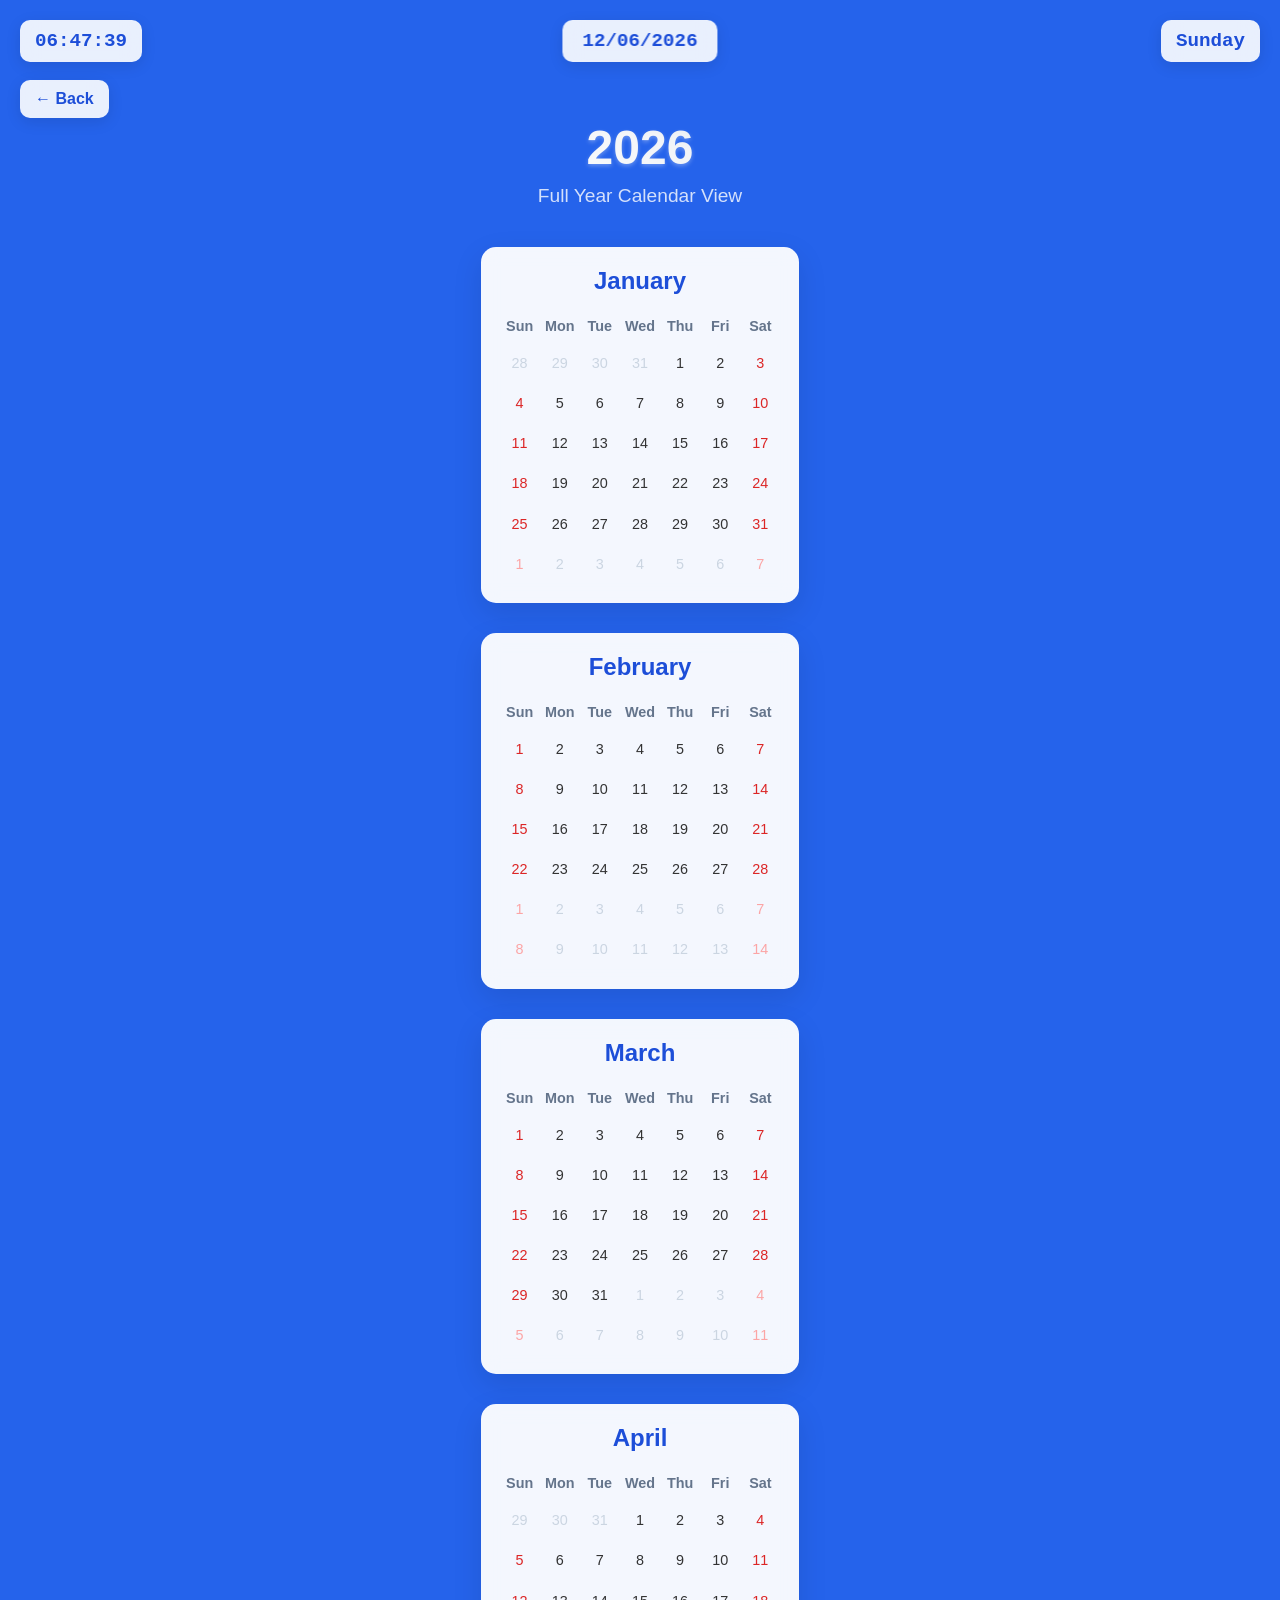
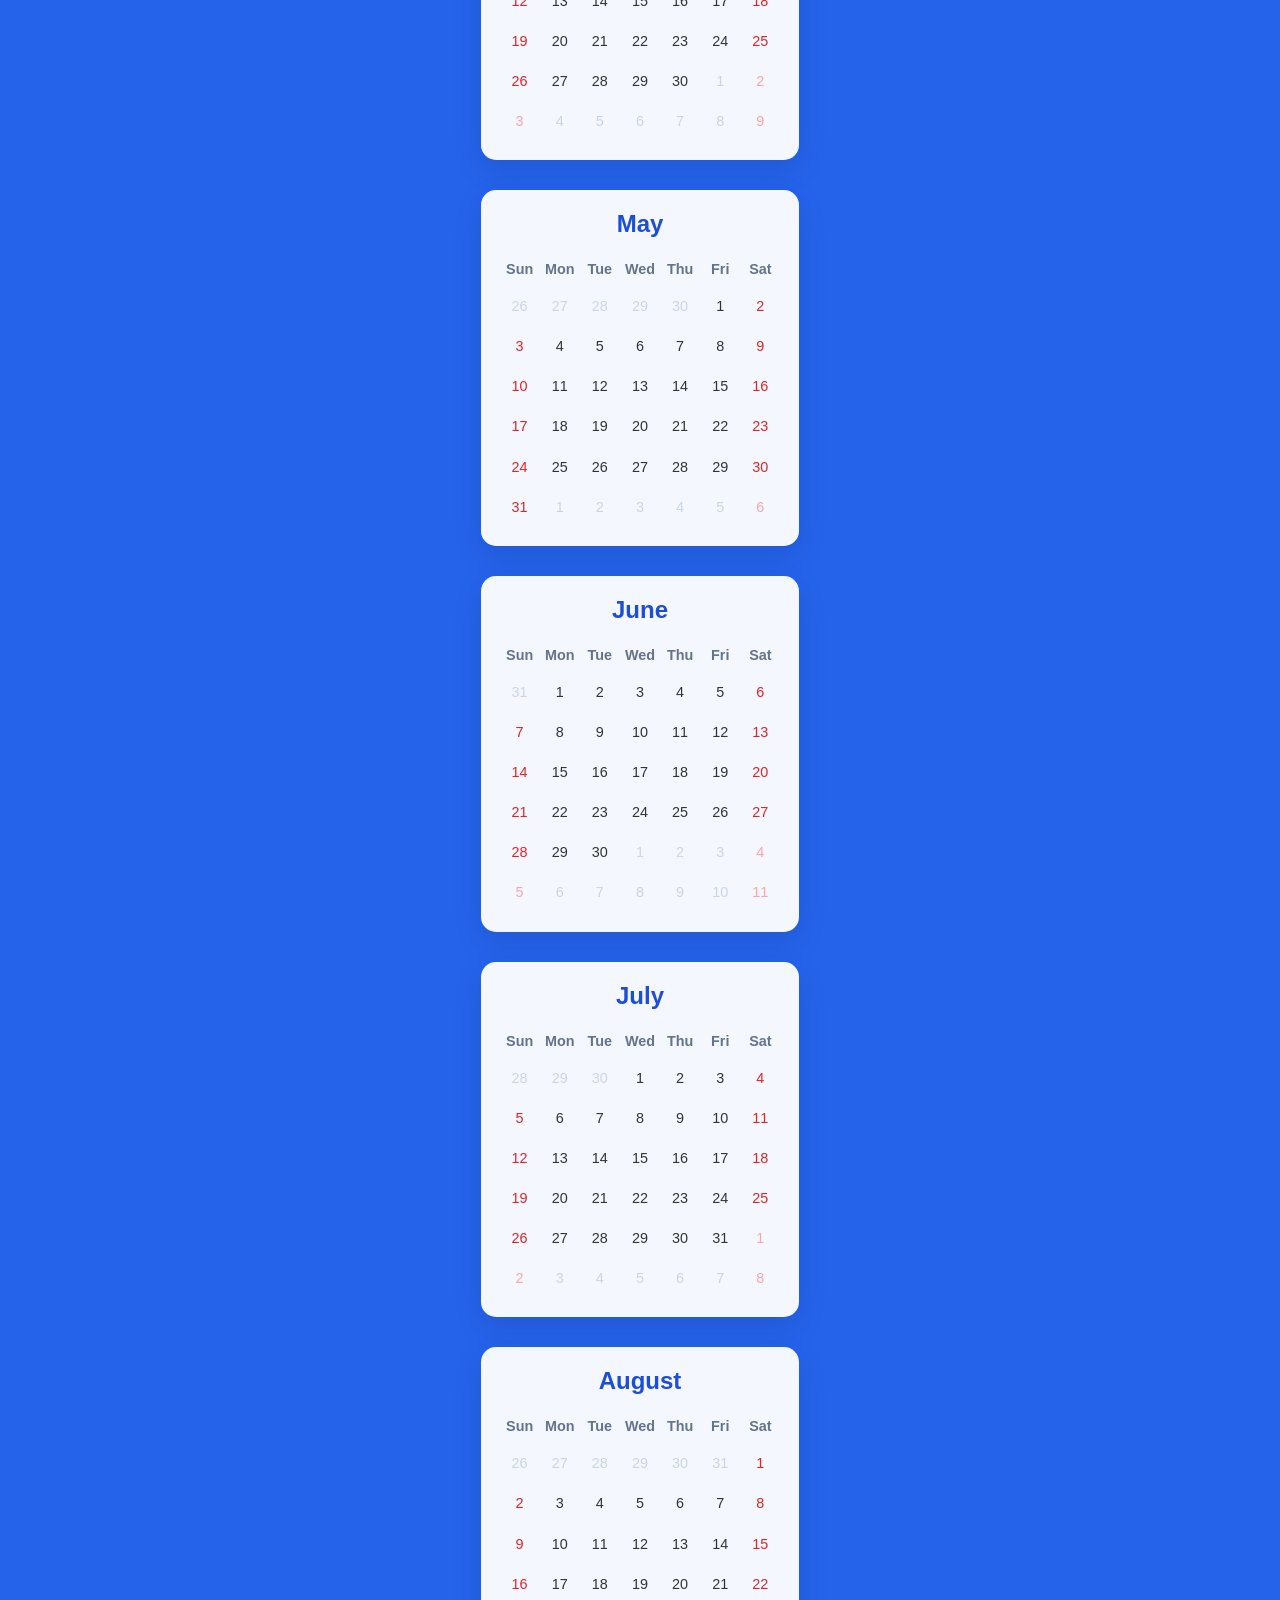
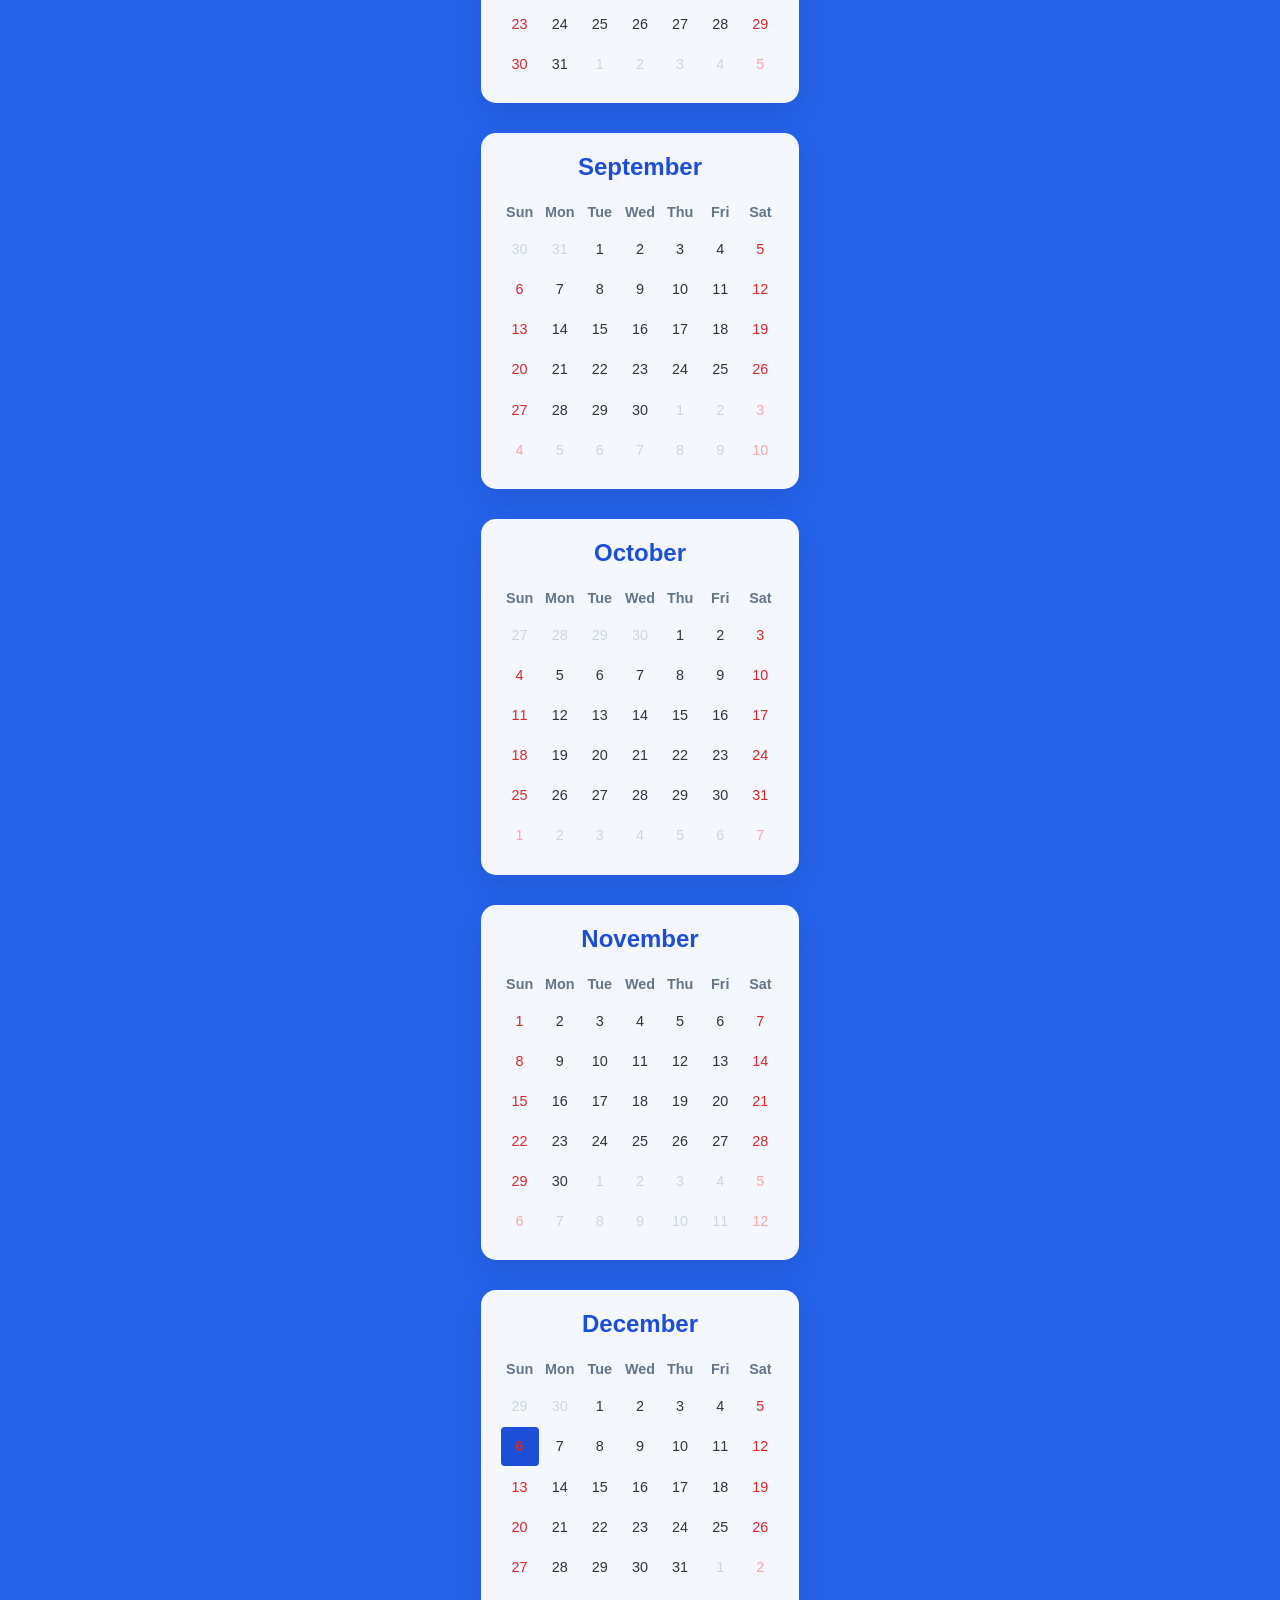
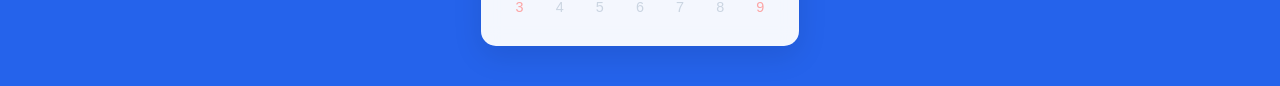
==== calendar.html @ 75550903 "[DevAgent] 开发: 实现日期点击交互和页面跳转逻辑 (calendar.html, calendar.css, calendar.js +2)" ====
<!DOCTYPE html>
<html lang="en">
<head>
    <meta charset="UTF-8">
    <meta name="viewport" content="width=device-width, initial-scale=1.0">
    <meta name="description" content="Full Year Calendar View">
    <meta name="author" content="Developer">
    <title>Calendar - Full Year View</title>
    <link rel="stylesheet" href="styles.css">
    <style>
        * {
            margin: 0;
            padding: 0;
            box-sizing: border-box;
        }

        body {
            font-family: 'Arial', sans-serif;
            background: #2563eb;
            min-height: 100vh;
            color: #333;
            position: relative;
        }

        .digital-clock {
            position: fixed;
            top: 20px;
            left: 20px;
            background: rgba(255, 255, 255, 0.9);
            padding: 10px 15px;
            border-radius: 10px;
            font-family: 'Courier New', monospace;
            font-size: 1.2rem;
            font-weight: bold;
            color: #1d4ed8;
            box-shadow: 0 4px 15px rgba(0, 0, 0, 0.1);
            backdrop-filter: blur(10px);
            z-index: 1000;
        }

        .date-display {
            position: fixed;
            top: 20px;
            left: 50%;
            transform: translateX(-50%);
            background: rgba(255, 255, 255, 0.9);
            padding: 10px 20px;
            border-radius: 10px;
            font-family: 'Courier New', monospace;
            font-size: 1.2rem;
            font-weight: bold;
            color: #1d4ed8;
            box-shadow: 0 4px 15px rgba(0, 0, 0, 0.1);
            backdrop-filter: blur(10px);
            z-index: 1000;
            cursor: pointer;
            transition: all 0.3s ease;
        }

        .date-display:hover {
            transform: translateX(-50%) translateY(-2px);
            box-shadow: 0 6px 20px rgba(0, 0, 0, 0.15);
            background: rgba(255, 255, 255, 1);
        }

        .weekday-display {
            position: fixed;
            top: 20px;
            right: 20px;
            background: rgba(255, 255, 255, 0.9);
            padding: 10px 15px;
            border-radius: 10px;
            font-family: 'Courier New', monospace;
            font-size: 1.2rem;
            font-weight: bold;
            color: #1d4ed8;
            box-shadow: 0 4px 15px rgba(0, 0, 0, 0.1);
            backdrop-filter: blur(10px);
            z-index: 1000;
        }

        .back-button {
            position: fixed;
            top: 80px;
            left: 20px;
            background: rgba(255, 255, 255, 0.9);
            padding: 10px 15px;
            border-radius: 10px;
            font-family: 'Arial', sans-serif;
            font-size: 1rem;
            font-weight: bold;
            color: #1d4ed8;
            box-shadow: 0 4px 15px rgba(0, 0, 0, 0.1);
            backdrop-filter: blur(10px);
            z-index: 1000;
            cursor: pointer;
            transition: all 0.3s ease;
            text-decoration: none;
            border: none;
        }

        .back-button:hover {
            transform: translateY(-2px);
            box-shadow: 0 6px 20px rgba(0, 0, 0, 0.15);
            background: rgba(255, 255, 255, 1);
        }

        .calendar-container {
            padding: 120px 20px 40px;
            max-width: 1400px;
            margin: 0 auto;
        }

        .calendar-header {
            text-align: center;
            margin-bottom: 40px;
        }

        .year-title {
            font-size: 3rem;
            font-weight: bold;
            background: linear-gradient(45deg, #ffffff, #e2e8f0);
            -webkit-background-clip: text;
            -webkit-text-fill-color: transparent;
            background-clip: text;
            margin-bottom: 10px;
            text-shadow: 0 2px 4px rgba(255, 255, 255, 0.3);
        }

        .year-subtitle {
            color: rgba(255, 255, 255, 0.8);
            font-size: 1.2rem;
        }

        .months-grid {
            display: grid;
            grid-template-columns: repeat(auto-fit, minmax(300px, 1fr));
            gap: 30px;
            margin-top: 40px;
        }

        .month-card {
            background: rgba(255, 255, 255, 0.95);
            border-radius: 15px;
            padding: 20px;
            box-shadow: 0 10px 30px rgba(0, 0, 0, 0.1);
            backdrop-filter: blur(10px);
            transition: all 0.3s ease;
            animation: fadeInUp 0.6s ease-out;
        }

        .month-card:hover {
            transform: translateY(-5px);
            box-shadow: 0 15px 40px rgba(0, 0, 0, 0.15);
        }

        @keyframes fadeInUp {
            from {
                opacity: 0;
                transform: translateY(30px);
            }
            to {
                opacity: 1;
                transform: translateY(0);
            }
        }

        .month-header {
            text-align: center;
            margin-bottom: 15px;
        }

        .month-name {
            font-size: 1.5rem;
            font-weight: bold;
            color: #1d4ed8;
            margin-bottom: 5px;
        }

        .calendar-grid {
            display: grid;
            grid-template-columns: repeat(7, 1fr);
            gap: 2px;
        }

        .day-header {
            text-align: center;
            font-weight: bold;
            color: #64748b;
            padding: 8px 4px;
            font-size: 0.9rem;
        }

        .day-cell {
            aspect-ratio: 1;
            display: flex;
            align-items: center;
            justify-content: center;
            font-size: 0.9rem;
            cursor: pointer;
            transition: all 0.2s ease;
            border-radius: 4px;
        }

        .day-cell:hover {
            background: #e0e7ff;
            transform: scale(1.1);
        }

        .day-cell.other-month {
            color: #cbd5e1;
        }

        .day-cell.today {
            background: #1d4ed8;
            color: white;
            font-weight: bold;
        }

        .day-cell.today:hover {
            background: #1e40af;
        }

        .day-cell.weekend {
            color: #dc2626;
        }

        .day-cell.weekend.other-month {
            color: #fca5a5;
        }

        @media (max-width: 768px) {
            .calendar-container {
                padding: 100px 10px 20px;
            }

            .year-title {
                font-size: 2rem;
            }

            .months-grid {
                grid-template-columns: 1fr;
                gap: 20px;
            }

            .month-card {
                padding: 15px;
            }

            .month-name {
                font-size: 1.3rem;
            }

            .day-cell {
                font-size: 0.8rem;
            }

            .digital-clock, .date-display, .weekday-display, .back-button {
                font-size: 0.9rem;
                padding: 8px 12px;
            }

            .digital-clock, .back-button {
                top: 10px;
                left: 10px;
            }

            .back-button {
                top: 50px;
            }

            .date-display {
                top: 10px;
            }

            .weekday-display {
                top: 10px;
                right: 10px;
            }
        }

        @media (max-width: 480px) {
            .months-grid {
                grid-template-columns: 1fr;
            }

            .month-card {
                padding: 10px;
            }

            .day-cell {
                font-size: 0.7rem;
            }

            .day-header {
                font-size: 0.8rem;
                padding: 6px 2px;
            }
        }
    </style>
</head>
<body>
    <div class="digital-clock" id="digitalClock"></div>
    <div class="date-display" id="dateDisplay"></div>
    <div class="weekday-display" id="weekdayDisplay"></div>
    <button class="back-button" onclick="goBack()">← Back</button>
    
    <div class="calendar-container">
        <div class="calendar-header">
            <h1 class="year-title" id="yearTitle">2024</h1>
            <p class="year-subtitle">Full Year Calendar View</p>
        </div>
        
        <div class="months-grid" id="monthsGrid">
            <!-- Calendar months will be generated by JavaScript -->
        </div>
    </div>

    <script>
        // 更新时钟和日期显示
        function updateDateTime() {
            const now = new Date();
            
            // 更新时钟
            const timeString = now.toLocaleTimeString('en-US', { 
                hour12: false,
                hour: '2-digit',
                minute: '2-digit',
                second: '2-digit'
            });
            document.getElementById('digitalClock').textContent = timeString;
            
            // 更新日期
            const dateString = now.toLocaleDateString('en-US', {
                year: 'numeric',
                month: '2-digit',
                day: '2-digit'
            });
            document.getElementById('dateDisplay').textContent = dateString;
            
            // 更新星期
            const weekdayString = now.toLocaleDateString('en-US', { 
                weekday: 'long' 
            });
            document.getElementById('weekdayDisplay').textContent = weekdayString;
        }

        // 日期点击事件 - 跳转回主页
        document.getElementById('dateDisplay').addEventListener('click', function() {
            window.location.href = 'index.html';
        });

        // 返回按钮功能
        function goBack() {
            window.location.href = 'index.html';
        }

        // 生成日历
        function generateCalendar() {
            const currentYear = new Date().getFullYear();
            const today = new Date();
            
            document.getElementById('yearTitle').textContent = currentYear;
            
            const monthsGrid = document.getElementById('monthsGrid');
            const monthNames = [
                'January', 'February', 'March', 'April', 'May', 'June',
                'July', 'August', 'September', 'October', 'November', 'December'
            ];
            
            const dayNames = ['Sun', 'Mon', 'Tue', 'Wed', 'Thu', 'Fri', 'Sat'];
            
            monthsGrid.innerHTML = '';
            
            for (let month = 0; month < 12; month++) {
                const monthCard = document.createElement('div');
                monthCard.className = 'month-card';
                monthCard.style.animationDelay = `${month * 0.1}s`;
                
                const monthHeader = document.createElement('div');
                monthHeader.className = 'month-header';
                
                const monthName = document.createElement('div');
                monthName.className = 'month-name';
                monthName.textContent = monthNames[month];
                
                monthHeader.appendChild(monthName);
                
                const calendarGrid = document.createElement('div');
                calendarGrid.className = 'calendar-grid';
                
                // 添加星期标题
                dayNames.forEach(day => {
                    const dayHeader = document.createElement('div');
                    dayHeader.className = 'day-header';
                    dayHeader.textContent = day;
                    calendarGrid.appendChild(dayHeader);
                });
                
                // 获取月份信息
                const firstDay = new Date(currentYear, month, 1);
                const lastDay = new Date(currentYear, month + 1, 0);
                const firstDayWeekday = firstDay.getDay();
                const daysInMonth = lastDay.getDate();
                
                // 添加上个月的日期
                const prevMonth = new Date(currentYear, month, 0);
                const daysInPrevMonth = prevMonth.getDate();
                
                for (let i = firstDayWeekday - 1; i >= 0; i--) {
                    const dayCell = document.createElement('div');
                    dayCell.className = 'day-cell other-month';
                    dayCell.textContent = daysInPrevMonth - i;
                    calendarGrid.appendChild(dayCell);
                }
                
                // 添加当前月的日期
                for (let day = 1; day <= daysInMonth; day++) {
                    const dayCell = document.createElement('div');
                    const currentDate = new Date(currentYear, month, day);
                    const dayOfWeek = currentDate.getDay();
                    
                    dayCell.className = 'day-cell';
                    dayCell.textContent = day;
                    
                    // 标记周末
                    if (dayOfWeek === 0 || dayOfWeek === 6) {
                        dayCell.classList.add('weekend');
                    }
                    
                    // 标记今天
                    if (currentDate.toDateString() === today.toDateString()) {
                        dayCell.classList.add('today');
                    }
                    
                    // 添加点击事件
                    dayCell.addEventListener('click', function() {
                        // 可以在这里添加日期点击的处理逻辑
                        console.log(`Clicked on ${monthNames[month]} ${day}, ${currentYear}`);
                    });
                    
                    calendarGrid.appendChild(dayCell);
                }
                
                // 添加下个月的日期以填满网格
                const totalCells = calendarGrid.children.length;
                const remainingCells = 42 - (totalCells - 7); // 6行 x 7列 - 星期标题行
                
                for (let day = 1; day <= remainingCells; day++) {
                    const dayCell = document.createElement('div');
                    dayCell.className = 'day-cell other-month';
                    dayCell.textContent = day;
                    
                    const nextMonthDate = new Date(currentYear, month + 1, day);
                    const dayOfWeek = nextMonthDate.getDay();
                    
                    if (dayOfWeek === 0 || dayOfWeek === 6) {
                        dayCell.classList.add('weekend');
                    }
                    
                    calendarGrid.appendChild(dayCell);
                }
                
                monthCard.appendChild(monthHeader);
                monthCard.appendChild(calendarGrid);
                monthsGrid.appendChild(monthCard);
            }
        }

        // 初始化
        updateDateTime();
        generateCalendar();
        
        // 每秒更新时间
        setInterval(updateDateTime, 1000);
    </script>
</body>
</html>
---- styles.css ----
/* CSS Reset and Base Styles */
* {
    margin: 0;
    padding: 0;
    box-sizing: border-box;
}

/* Body and Layout */
body {
    font-family: 'Arial', sans-serif;
    background: linear-gradient(135deg, #667eea 0%, #764ba2 100%);
    min-height: 100vh;
    display: flex;
    justify-content: center;
    align-items: center;
    color: #333;
    overflow-x: hidden;
}

/* Container Styles */
.container {
    text-align: center;
    background: rgba(255, 255, 255, 0.95);
    padding: 3rem 2rem;
    border-radius: 20px;
    box-shadow: 0 15px 35px rgba(0, 0, 0, 0.1);
    backdrop-filter: blur(10px);
    border: 1px solid rgba(255, 255, 255, 0.2);
    max-width: 500px;
    width: 90%;
    position: relative;
    animation: fadeInUp 0.8s ease-out;
    transition: transform 0.3s ease, box-shadow 0.3s ease;
}

.container:hover {
    transform: translateY(-5px);
    box-shadow: 0 20px 40px rgba(0, 0, 0, 0.15);
}

/* Hello World Text Styles */
.hello-world {
    font-size: 3rem;
    font-weight: bold;
    background: linear-gradient(45deg, #667eea, #764ba2);
    -webkit-background-clip: text;
    -webkit-text-fill-color: transparent;
    background-clip: text;
    margin-bottom: 1rem;
    text-shadow: 2px 2px 4px rgba(0, 0, 0, 0.1);
    animation: textGlow 2s ease-in-out infinite alternate;
    position: relative;
}

.hello-world::before {
    content: '';
    position: absolute;
    top: 0;
    left: 0;
    right: 0;
    bottom: 0;
    background: linear-gradient(45deg, #667eea, #764ba2);
    opacity: 0.1;
    border-radius: 10px;
    z-index: -1;
    animation: pulse 3s ease-in-out infinite;
}

/* Subtitle Styles */
.subtitle {
    font-size: 1.2rem;
    color: #666;
    margin-bottom: 2rem;
    line-height: 1.6;
    animation: fadeIn 1s ease-out 0.3s both;
}

/* Welcome Message Styles */
.welcome-message {
    font-size: 1rem;
    color: #777;
    line-height: 1.8;
    animation: fadeIn 1s ease-out 0.6s both;
}

/* Decorative Elements */
.container::before {
    content: '';
    position: absolute;
    top: -2px;
    left: -2px;
    right: -2px;
    bottom: -2px;
    background: linear-gradient(45deg, #667eea, #764ba2, #667eea);
    border-radius: 22px;
    z-index: -1;
    opacity: 0;
    transition: opacity 0.3s ease;
}

.container:hover::before {
    opacity: 0.3;
}

/* Animations */
@keyframes fadeInUp {
    from {
        opacity: 0;
        transform: translateY(30px);
    }
    to {
        opacity: 1;
        transform: translateY(0);
    }
}

@keyframes fadeIn {
    from {
        opacity: 0;
    }
    to {
        opacity: 1;
    }
}

@keyframes textGlow {
    from {
        filter: brightness(1);
    }
    to {
        filter: brightness(1.1);
    }
}

@keyframes pulse {
    0%, 100% {
        transform: scale(1);
        opacity: 0.1;
    }
    50% {
        transform: scale(1.05);
        opacity: 0.2;
    }
}

/* Floating Particles Effect */
.container::after {
    content: '';
    position: absolute;
    width: 6px;
    height: 6px;
    background: linear-gradient(45deg, #667eea, #764ba2);
    border-radius: 50%;
    top: 20%;
    right: 15%;
    animation: float 4s ease-in-out infinite;
    opacity: 0.6;
}

@keyframes float {
    0%, 100% {
        transform: translateY(0px) rotate(0deg);
    }
    50% {
        transform: translateY(-20px) rotate(180deg);
    }
}

/* Responsive Design */
@media (max-width: 768px) {
    .hello-world {
        font-size: 2.5rem;
    }
    
    .container {
        padding: 2rem 1.5rem;
        margin: 1rem;
    }
    
    .subtitle {
        font-size: 1.1rem;
    }
    
    .welcome-message {
        font-size: 0.9rem;
    }
}

@media (max-width: 480px) {
    .hello-world {
        font-size: 2rem;
    }
    
    .container {
        padding: 1.5rem 1rem;
        border-radius: 15px;
    }
    
    .subtitle {
        font-size: 1rem;
        margin-bottom: 1.5rem;
    }
}

/* High DPI Display Support */
@media (-webkit-min-device-pixel-ratio: 2), (min-resolution: 192dpi) {
    .hello-world {
        text-shadow: 1px 1px 2px rgba(0, 0, 0, 0.1);
    }
}

/* Dark Mode Support */
@media (prefers-color-scheme: dark) {
    body {
        background: linear-gradient(135deg, #2c3e50 0%, #34495e 100%);
    }
    
    .container {
        background: rgba(255, 255, 255, 0.1);
        border: 1px solid rgba(255, 255, 255, 0.1);
        color: #ecf0f1;
    }
    
    .subtitle {
        color: #bdc3c7;
    }
    
    .welcome-message {
        color: #95a5a6;
    }
}
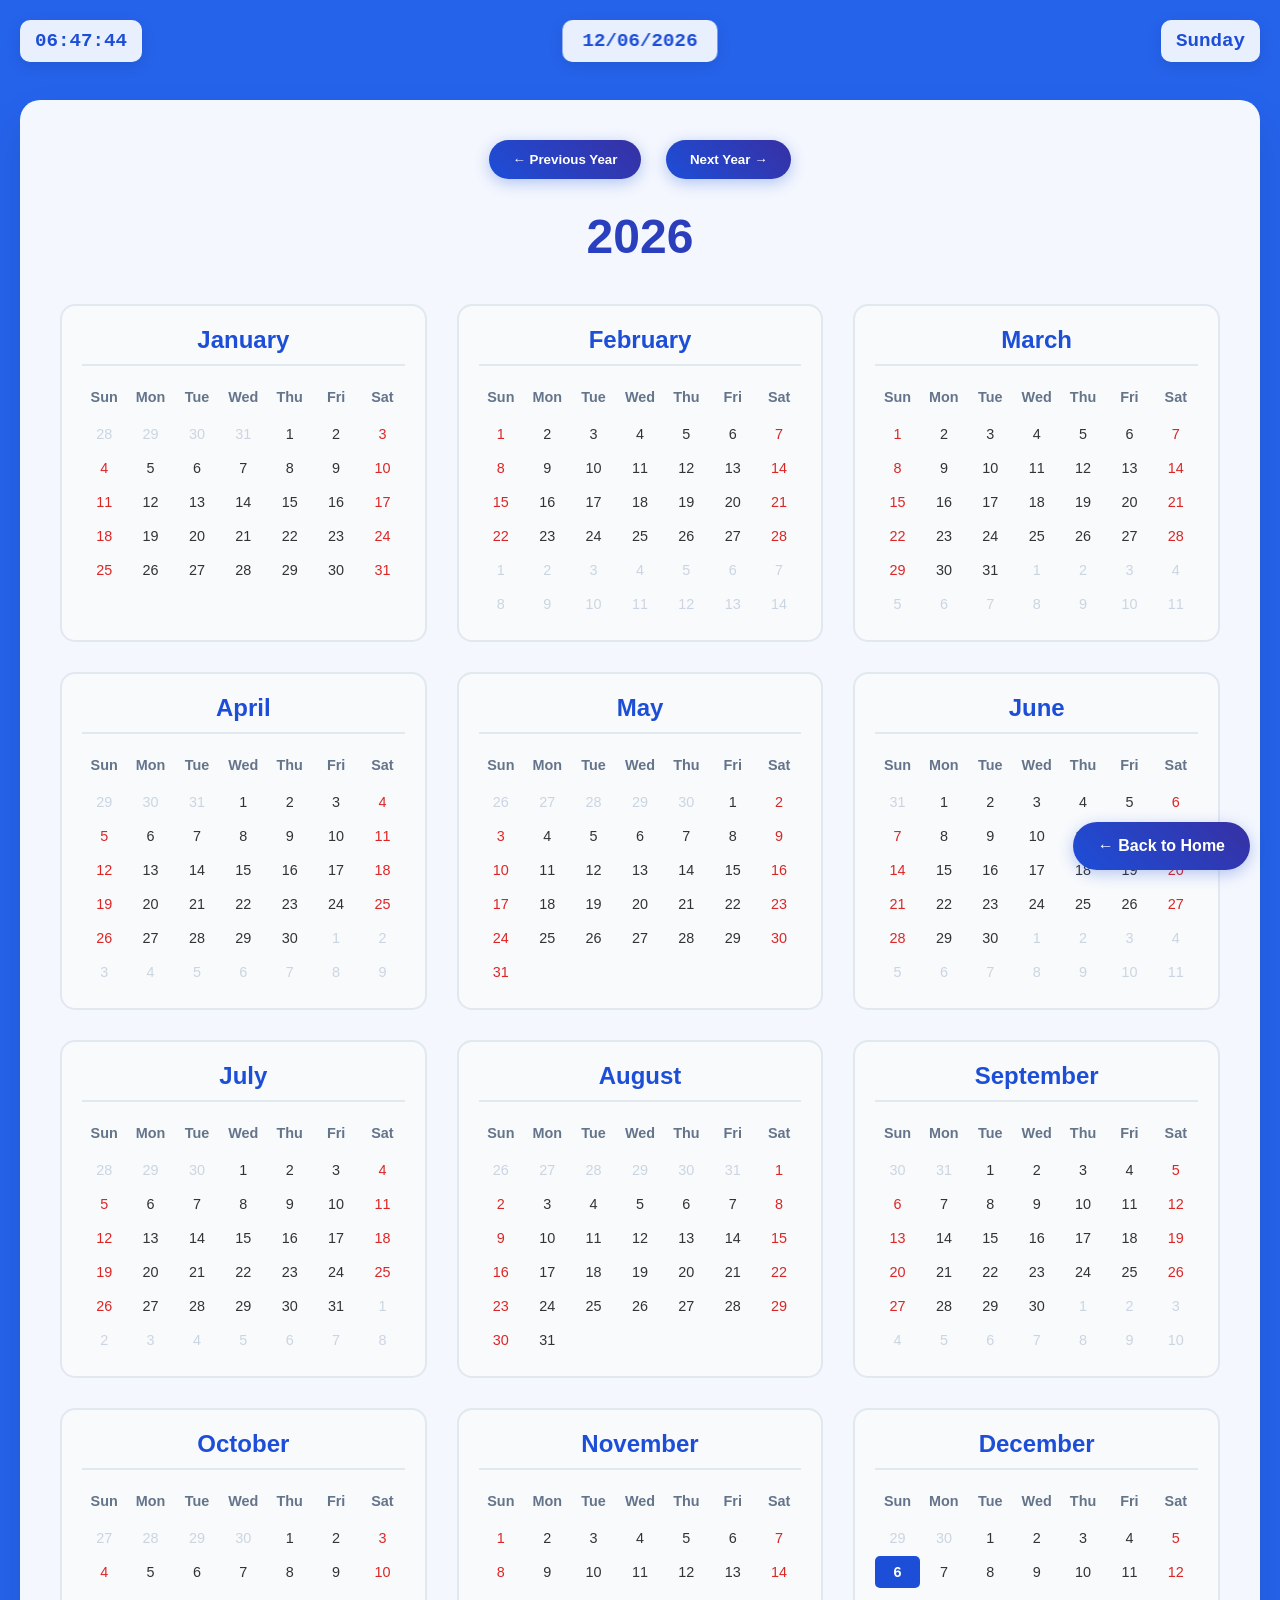
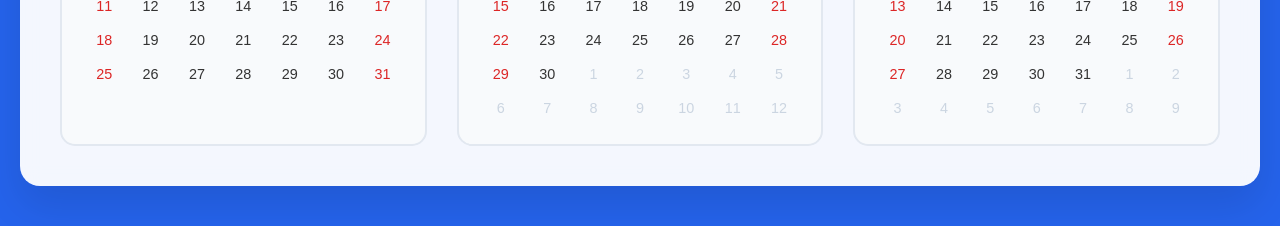
==== commit e4b15cfd: "[DevAgent] 开发: 创建全年日历页面和布局 (calendar.html, calendar.css, calendar.js +2)" ====
--- a/calendar.html
+++ b/calendar.html
@@ -3,10 +3,9 @@
 <head>
     <meta charset="UTF-8">
     <meta name="viewport" content="width=device-width, initial-scale=1.0">
-    <meta name="description" content="Full Year Calendar View">
+    <meta name="description" content="Full Year Calendar - 12 Month View">
     <meta name="author" content="Developer">
     <title>Calendar - Full Year View</title>
-    <link rel="stylesheet" href="styles.css">
     <style>
         * {
             margin: 0;
@@ -19,7 +18,7 @@
             background: #2563eb;
             min-height: 100vh;
             color: #333;
-            position: relative;
+            padding: 20px;
         }
 
         .digital-clock {
@@ -53,14 +52,6 @@
             box-shadow: 0 4px 15px rgba(0, 0, 0, 0.1);
             backdrop-filter: blur(10px);
             z-index: 1000;
-            cursor: pointer;
-            transition: all 0.3s ease;
-        }
-
-        .date-display:hover {
-            transform: translateX(-50%) translateY(-2px);
-            box-shadow: 0 6px 20px rgba(0, 0, 0, 0.15);
-            background: rgba(255, 255, 255, 1);
         }
 
         .weekday-display {
@@ -79,111 +70,88 @@
             z-index: 1000;
         }
 
-        .back-button {
-            position: fixed;
-            top: 80px;
-            left: 20px;
-            background: rgba(255, 255, 255, 0.9);
-            padding: 10px 15px;
-            border-radius: 10px;
-            font-family: 'Arial', sans-serif;
-            font-size: 1rem;
-            font-weight: bold;
-            color: #1d4ed8;
-            box-shadow: 0 4px 15px rgba(0, 0, 0, 0.1);
+        .calendar-container {
+            max-width: 1400px;
+            margin: 80px auto 20px;
+            background: rgba(255, 255, 255, 0.95);
+            border-radius: 20px;
+            box-shadow: 0 20px 40px rgba(0, 0, 0, 0.1);
             backdrop-filter: blur(10px);
-            z-index: 1000;
-            cursor: pointer;
-            transition: all 0.3s ease;
-            text-decoration: none;
-            border: none;
-        }
-
-        .back-button:hover {
-            transform: translateY(-2px);
-            box-shadow: 0 6px 20px rgba(0, 0, 0, 0.15);
-            background: rgba(255, 255, 255, 1);
-        }
-
-        .calendar-container {
-            padding: 120px 20px 40px;
-            max-width: 1400px;
-            margin: 0 auto;
-        }
-
-        .calendar-header {
+            padding: 40px;
+            animation: fadeInUp 1s ease-out;
+        }
+
+        @keyframes fadeInUp {
+            from {
+                opacity: 0;
+                transform: translateY(30px);
+            }
+            to {
+                opacity: 1;
+                transform: translateY(0);
+            }
+        }
+
+        .year-title {
             text-align: center;
-            margin-bottom: 40px;
-        }
-
-        .year-title {
             font-size: 3rem;
             font-weight: bold;
-            background: linear-gradient(45deg, #ffffff, #e2e8f0);
+            background: linear-gradient(45deg, #1d4ed8, #3730a3);
             -webkit-background-clip: text;
             -webkit-text-fill-color: transparent;
             background-clip: text;
-            margin-bottom: 10px;
-            text-shadow: 0 2px 4px rgba(255, 255, 255, 0.3);
-        }
-
-        .year-subtitle {
-            color: rgba(255, 255, 255, 0.8);
-            font-size: 1.2rem;
+            margin-bottom: 40px;
+            animation: pulse 2s ease-in-out infinite alternate;
+        }
+
+        @keyframes pulse {
+            from {
+                transform: scale(1);
+            }
+            to {
+                transform: scale(1.05);
+            }
         }
 
         .months-grid {
             display: grid;
             grid-template-columns: repeat(auto-fit, minmax(300px, 1fr));
             gap: 30px;
-            margin-top: 40px;
-        }
-
-        .month-card {
-            background: rgba(255, 255, 255, 0.95);
+            margin-top: 20px;
+        }
+
+        .month {
+            background: #f8fafc;
             border-radius: 15px;
             padding: 20px;
-            box-shadow: 0 10px 30px rgba(0, 0, 0, 0.1);
-            backdrop-filter: blur(10px);
+            border: 2px solid #e2e8f0;
             transition: all 0.3s ease;
-            animation: fadeInUp 0.6s ease-out;
-        }
-
-        .month-card:hover {
+        }
+
+        .month:hover {
             transform: translateY(-5px);
-            box-shadow: 0 15px 40px rgba(0, 0, 0, 0.15);
-        }
-
-        @keyframes fadeInUp {
-            from {
-                opacity: 0;
-                transform: translateY(30px);
-            }
-            to {
-                opacity: 1;
-                transform: translateY(0);
-            }
-        }
-
-        .month-header {
+            box-shadow: 0 10px 25px rgba(0, 0, 0, 0.1);
+            border-color: #1d4ed8;
+        }
+
+        .month-title {
             text-align: center;
+            font-size: 1.5rem;
+            font-weight: bold;
+            color: #1d4ed8;
             margin-bottom: 15px;
-        }
-
-        .month-name {
-            font-size: 1.5rem;
-            font-weight: bold;
-            color: #1d4ed8;
-            margin-bottom: 5px;
-        }
-
-        .calendar-grid {
+            padding-bottom: 10px;
+            border-bottom: 2px solid #e2e8f0;
+        }
+
+        .weekdays {
             display: grid;
             grid-template-columns: repeat(7, 1fr);
             gap: 2px;
-        }
-
-        .day-header {
+            margin-bottom: 5px;
+        }
+
+        .weekday {
             text-align: center;
             font-weight: bold;
             color: #64748b;
@@ -191,110 +159,139 @@
             font-size: 0.9rem;
         }
 
-        .day-cell {
-            aspect-ratio: 1;
-            display: flex;
-            align-items: center;
-            justify-content: center;
+        .days {
+            display: grid;
+            grid-template-columns: repeat(7, 1fr);
+            gap: 2px;
+        }
+
+        .day {
+            text-align: center;
+            padding: 8px 4px;
             font-size: 0.9rem;
+            border-radius: 5px;
+            transition: all 0.2s ease;
             cursor: pointer;
-            transition: all 0.2s ease;
-            border-radius: 4px;
-        }
-
-        .day-cell:hover {
-            background: #e0e7ff;
-            transform: scale(1.1);
-        }
-
-        .day-cell.other-month {
+        }
+
+        .day:hover {
+            background: #e2e8f0;
+        }
+
+        .day.other-month {
             color: #cbd5e1;
         }
 
-        .day-cell.today {
+        .day.today {
             background: #1d4ed8;
             color: white;
             font-weight: bold;
         }
 
-        .day-cell.today:hover {
-            background: #1e40af;
-        }
-
-        .day-cell.weekend {
+        .day.weekend {
             color: #dc2626;
         }
 
-        .day-cell.weekend.other-month {
-            color: #fca5a5;
+        .navigation {
+            text-align: center;
+            margin-bottom: 30px;
+        }
+
+        .nav-button {
+            background: linear-gradient(45deg, #1d4ed8, #3730a3);
+            color: white;
+            border: none;
+            padding: 12px 24px;
+            border-radius: 25px;
+            font-weight: bold;
+            margin: 0 10px;
+            cursor: pointer;
+            transition: all 0.3s ease;
+            box-shadow: 0 4px 15px rgba(29, 78, 216, 0.3);
+        }
+
+        .nav-button:hover {
+            transform: translateY(-2px);
+            box-shadow: 0 8px 25px rgba(29, 78, 216, 0.4);
+        }
+
+        .back-button {
+            position: fixed;
+            bottom: 30px;
+            right: 30px;
+            background: linear-gradient(45deg, #1d4ed8, #3730a3);
+            color: white;
+            padding: 15px 25px;
+            border-radius: 50px;
+            text-decoration: none;
+            font-weight: bold;
+            box-shadow: 0 4px 15px rgba(29, 78, 216, 0.3);
+            transition: all 0.3s ease;
+            z-index: 1000;
+        }
+
+        .back-button:hover {
+            transform: translateY(-2px);
+            box-shadow: 0 8px 25px rgba(29, 78, 216, 0.4);
         }
 
         @media (max-width: 768px) {
             .calendar-container {
-                padding: 100px 10px 20px;
-            }
-
+                margin: 80px 10px 20px;
+                padding: 20px;
+            }
+            
             .year-title {
                 font-size: 2rem;
             }
-
+            
             .months-grid {
                 grid-template-columns: 1fr;
                 gap: 20px;
             }
-
-            .month-card {
+            
+            .month {
                 padding: 15px;
             }
-
-            .month-name {
+            
+            .month-title {
                 font-size: 1.3rem;
             }
-
-            .day-cell {
-                font-size: 0.8rem;
-            }
-
-            .digital-clock, .date-display, .weekday-display, .back-button {
-                font-size: 0.9rem;
+            
+            .digital-clock, .date-display, .weekday-display {
+                font-size: 1rem;
                 padding: 8px 12px;
             }
-
-            .digital-clock, .back-button {
+            
+            .digital-clock {
                 top: 10px;
                 left: 10px;
             }
-
-            .back-button {
-                top: 50px;
-            }
-
+            
             .date-display {
                 top: 10px;
             }
-
+            
             .weekday-display {
                 top: 10px;
                 right: 10px;
             }
+            
+            .back-button {
+                bottom: 20px;
+                right: 20px;
+                padding: 12px 20px;
+            }
         }
 
         @media (max-width: 480px) {
-            .months-grid {
-                grid-template-columns: 1fr;
-            }
-
-            .month-card {
-                padding: 10px;
-            }
-
-            .day-cell {
-                font-size: 0.7rem;
-            }
-
-            .day-header {
+            .weekday, .day {
+                padding: 6px 2px;
                 font-size: 0.8rem;
-                padding: 6px 2px;
+            }
+            
+            .month-title {
+                font-size: 1.1rem;
             }
         }
     </style>
@@ -303,25 +300,35 @@
     <div class="digital-clock" id="digitalClock"></div>
     <div class="date-display" id="dateDisplay"></div>
     <div class="weekday-display" id="weekdayDisplay"></div>
-    <button class="back-button" onclick="goBack()">← Back</button>
     
     <div class="calendar-container">
-        <div class="calendar-header">
-            <h1 class="year-title" id="yearTitle">2024</h1>
-            <p class="year-subtitle">Full Year Calendar View</p>
+        <div class="navigation">
+            <button class="nav-button" onclick="changeYear(-1)">← Previous Year</button>
+            <button class="nav-button" onclick="changeYear(1)">Next Year →</button>
         </div>
         
+        <h1 class="year-title" id="yearTitle">2024</h1>
+        
         <div class="months-grid" id="monthsGrid">
-            <!-- Calendar months will be generated by JavaScript -->
+            <!-- Months will be generated by JavaScript -->
         </div>
     </div>
+    
+    <a href="index.html" class="back-button">← Back to Home</a>
 
     <script>
-        // 更新时钟和日期显示
+        let currentYear = new Date().getFullYear();
+        const monthNames = [
+            'January', 'February', 'March', 'April', 'May', 'June',
+            'July', 'August', 'September', 'October', 'November', 'December'
+        ];
+        const weekdayNames = ['Sun', 'Mon', 'Tue', 'Wed', 'Thu', 'Fri', 'Sat'];
+        const weekdayNamesFull = ['Sunday', 'Monday', 'Tuesday', 'Wednesday', 'Thursday', 'Friday', 'Saturday'];
+
         function updateDateTime() {
             const now = new Date();
             
-            // 更新时钟
+            // Update digital clock
             const timeString = now.toLocaleTimeString('en-US', { 
                 hour12: false,
                 hour: '2-digit',
@@ -330,7 +337,7 @@
             });
             document.getElementById('digitalClock').textContent = timeString;
             
-            // 更新日期
+            // Update date display
             const dateString = now.toLocaleDateString('en-US', {
                 year: 'numeric',
                 month: '2-digit',
@@ -338,140 +345,121 @@
             });
             document.getElementById('dateDisplay').textContent = dateString;
             
-            // 更新星期
-            const weekdayString = now.toLocaleDateString('en-US', { 
-                weekday: 'long' 
+            // Update weekday display
+            const weekdayString = weekdayNamesFull[now.getDay()];
+            document.getElementById('weekdayDisplay').textContent = weekdayString;
+        }
+
+        function getDaysInMonth(year, month) {
+            return new Date(year, month + 1, 0).getDate();
+        }
+
+        function getFirstDayOfMonth(year, month) {
+            return new Date(year, month, 1).getDay();
+        }
+
+        function isToday(year, month, day) {
+            const today = new Date();
+            return year === today.getFullYear() && 
+                   month === today.getMonth() && 
+                   day === today.getDate();
+        }
+
+        function isWeekend(dayOfWeek) {
+            return dayOfWeek === 0 || dayOfWeek === 6; // Sunday or Saturday
+        }
+
+        function generateMonth(year, month) {
+            const monthDiv = document.createElement('div');
+            monthDiv.className = 'month';
+            
+            // Month title
+            const titleDiv = document.createElement('div');
+            titleDiv.className = 'month-title';
+            titleDiv.textContent = monthNames[month];
+            monthDiv.appendChild(titleDiv);
+            
+            // Weekdays header
+            const weekdaysDiv = document.createElement('div');
+            weekdaysDiv.className = 'weekdays';
+            weekdayNames.forEach(day => {
+                const weekdayDiv = document.createElement('div');
+                weekdayDiv.className = 'weekday';
+                weekdayDiv.textContent = day;
+                weekdaysDiv.appendChild(weekdayDiv);
             });
-            document.getElementById('weekdayDisplay').textContent = weekdayString;
-        }
-
-        // 日期点击事件 - 跳转回主页
-        document.getElementById('dateDisplay').addEventListener('click', function() {
-            window.location.href = 'index.html';
-        });
-
-        // 返回按钮功能
-        function goBack() {
-            window.location.href = 'index.html';
-        }
-
-        // 生成日历
-        function generateCalendar() {
-            const currentYear = new Date().getFullYear();
-            const today = new Date();
-            
-            document.getElementById('yearTitle').textContent = currentYear;
-            
-            const monthsGrid = document.getElementById('monthsGrid');
-            const monthNames = [
-                'January', 'February', 'March', 'April', 'May', 'June',
-                'July', 'August', 'September', 'October', 'November', 'December'
-            ];
-            
-            const dayNames = ['Sun', 'Mon', 'Tue', 'Wed', 'Thu', 'Fri', 'Sat'];
-            
-            monthsGrid.innerHTML = '';
-            
-            for (let month = 0; month < 12; month++) {
-                const monthCard = document.createElement('div');
-                monthCard.className = 'month-card';
-                monthCard.style.animationDelay = `${month * 0.1}s`;
+            monthDiv.appendChild(weekdaysDiv);
+            
+            // Days grid
+            const daysDiv = document.createElement('div');
+            daysDiv.className = 'days';
+            
+            const daysInMonth = getDaysInMonth(year, month);
+            const firstDay = getFirstDayOfMonth(year, month);
+            const daysInPrevMonth = getDaysInMonth(year, month - 1);
+            
+            // Previous month's trailing days
+            for (let i = firstDay - 1; i >= 0; i--) {
+                const dayDiv = document.createElement('div');
+                dayDiv.className = 'day other-month';
+                dayDiv.textContent = daysInPrevMonth - i;
+                daysDiv.appendChild(dayDiv);
+            }
+            
+            // Current month's days
+            for (let day = 1; day <= daysInMonth; day++) {
+                const dayDiv = document.createElement('div');
+                dayDiv.className = 'day';
+                dayDiv.textContent = day;
                 
-                const monthHeader = document.createElement('div');
-                monthHeader.className = 'month-header';
+                const dayOfWeek = (firstDay + day - 1) % 7;
                 
-                const monthName = document.createElement('div');
-                monthName.className = 'month-name';
-                monthName.textContent = monthNames[month];
-                
-                monthHeader.appendChild(monthName);
-                
-                const calendarGrid = document.createElement('div');
-                calendarGrid.className = 'calendar-grid';
-                
-                // 添加星期标题
-                dayNames.forEach(day => {
-                    const dayHeader = document.createElement('div');
-                    dayHeader.className = 'day-header';
-                    dayHeader.textContent = day;
-                    calendarGrid.appendChild(dayHeader);
-                });
-                
-                // 获取月份信息
-                const firstDay = new Date(currentYear, month, 1);
-                const lastDay = new Date(currentYear, month + 1, 0);
-                const firstDayWeekday = firstDay.getDay();
-                const daysInMonth = lastDay.getDate();
-                
-                // 添加上个月的日期
-                const prevMonth = new Date(currentYear, month, 0);
-                const daysInPrevMonth = prevMonth.getDate();
-                
-                for (let i = firstDayWeekday - 1; i >= 0; i--) {
-                    const dayCell = document.createElement('div');
-                    dayCell.className = 'day-cell other-month';
-                    dayCell.textContent = daysInPrevMonth - i;
-                    calendarGrid.appendChild(dayCell);
+                if (isToday(year, month, day)) {
+                    dayDiv.classList.add('today');
+                } else if (isWeekend(dayOfWeek)) {
+                    dayDiv.classList.add('weekend');
                 }
                 
-                // 添加当前月的日期
-                for (let day = 1; day <= daysInMonth; day++) {
-                    const dayCell = document.createElement('div');
-                    const currentDate = new Date(currentYear, month, day);
-                    const dayOfWeek = currentDate.getDay();
-                    
-                    dayCell.className = 'day-cell';
-                    dayCell.textContent = day;
-                    
-                    // 标记周末
-                    if (dayOfWeek === 0 || dayOfWeek === 6) {
-                        dayCell.classList.add('weekend');
-                    }
-                    
-                    // 标记今天
-                    if (currentDate.toDateString() === today.toDateString()) {
-                        dayCell.classList.add('today');
-                    }
-                    
-                    // 添加点击事件
-                    dayCell.addEventListener('click', function() {
-                        // 可以在这里添加日期点击的处理逻辑
-                        console.log(`Clicked on ${monthNames[month]} ${day}, ${currentYear}`);
-                    });
-                    
-                    calendarGrid.appendChild(dayCell);
-                }
-                
-                // 添加下个月的日期以填满网格
-                const totalCells = calendarGrid.children.length;
-                const remainingCells = 42 - (totalCells - 7); // 6行 x 7列 - 星期标题行
-                
-                for (let day = 1; day <= remainingCells; day++) {
-                    const dayCell = document.createElement('div');
-                    dayCell.className = 'day-cell other-month';
-                    dayCell.textContent = day;
-                    
-                    const nextMonthDate = new Date(currentYear, month + 1, day);
-                    const dayOfWeek = nextMonthDate.getDay();
-                    
-                    if (dayOfWeek === 0 || dayOfWeek === 6) {
-                        dayCell.classList.add('weekend');
-                    }
-                    
-                    calendarGrid.appendChild(dayCell);
-                }
-                
-                monthCard.appendChild(monthHeader);
-                monthCard.appendChild(calendarGrid);
-                monthsGrid.appendChild(monthCard);
-            }
-        }
-
-        // 初始化
+                daysDiv.appendChild(dayDiv);
+            }
+            
+            // Next month's leading days
+            const totalCells = daysDiv.children.length;
+            const remainingCells = 42 - totalCells; // 6 rows × 7 days
+            for (let day = 1; day <= remainingCells && totalCells < 35; day++) {
+                const dayDiv = document.createElement('div');
+                dayDiv.className = 'day other-month';
+                dayDiv.textContent = day;
+                daysDiv.appendChild(dayDiv);
+            }
+            
+            monthDiv.appendChild(daysDiv);
+            return monthDiv;
+        }
+
+        function generateCalendar(year) {
+            const monthsGrid = document.getElementById('monthsGrid');
+            const yearTitle = document.getElementById('yearTitle');
+            
+            yearTitle.textContent = year;
+            monthsGrid.innerHTML = '';
+            
+            for (let month = 0; month < 12; month++) {
+                const monthElement = generateMonth(year, month);
+                monthsGrid.appendChild(monthElement);
+            }
+        }
+
+        function changeYear(delta) {
+            currentYear += delta;
+            generateCalendar(currentYear);
+        }
+
+        // Initialize
         updateDateTime();
-        generateCalendar();
+        generateCalendar(currentYear);
         
-        // 每秒更新时间
+        // Update time every second
         setInterval(updateDateTime, 1000);
     </script>
 </body>
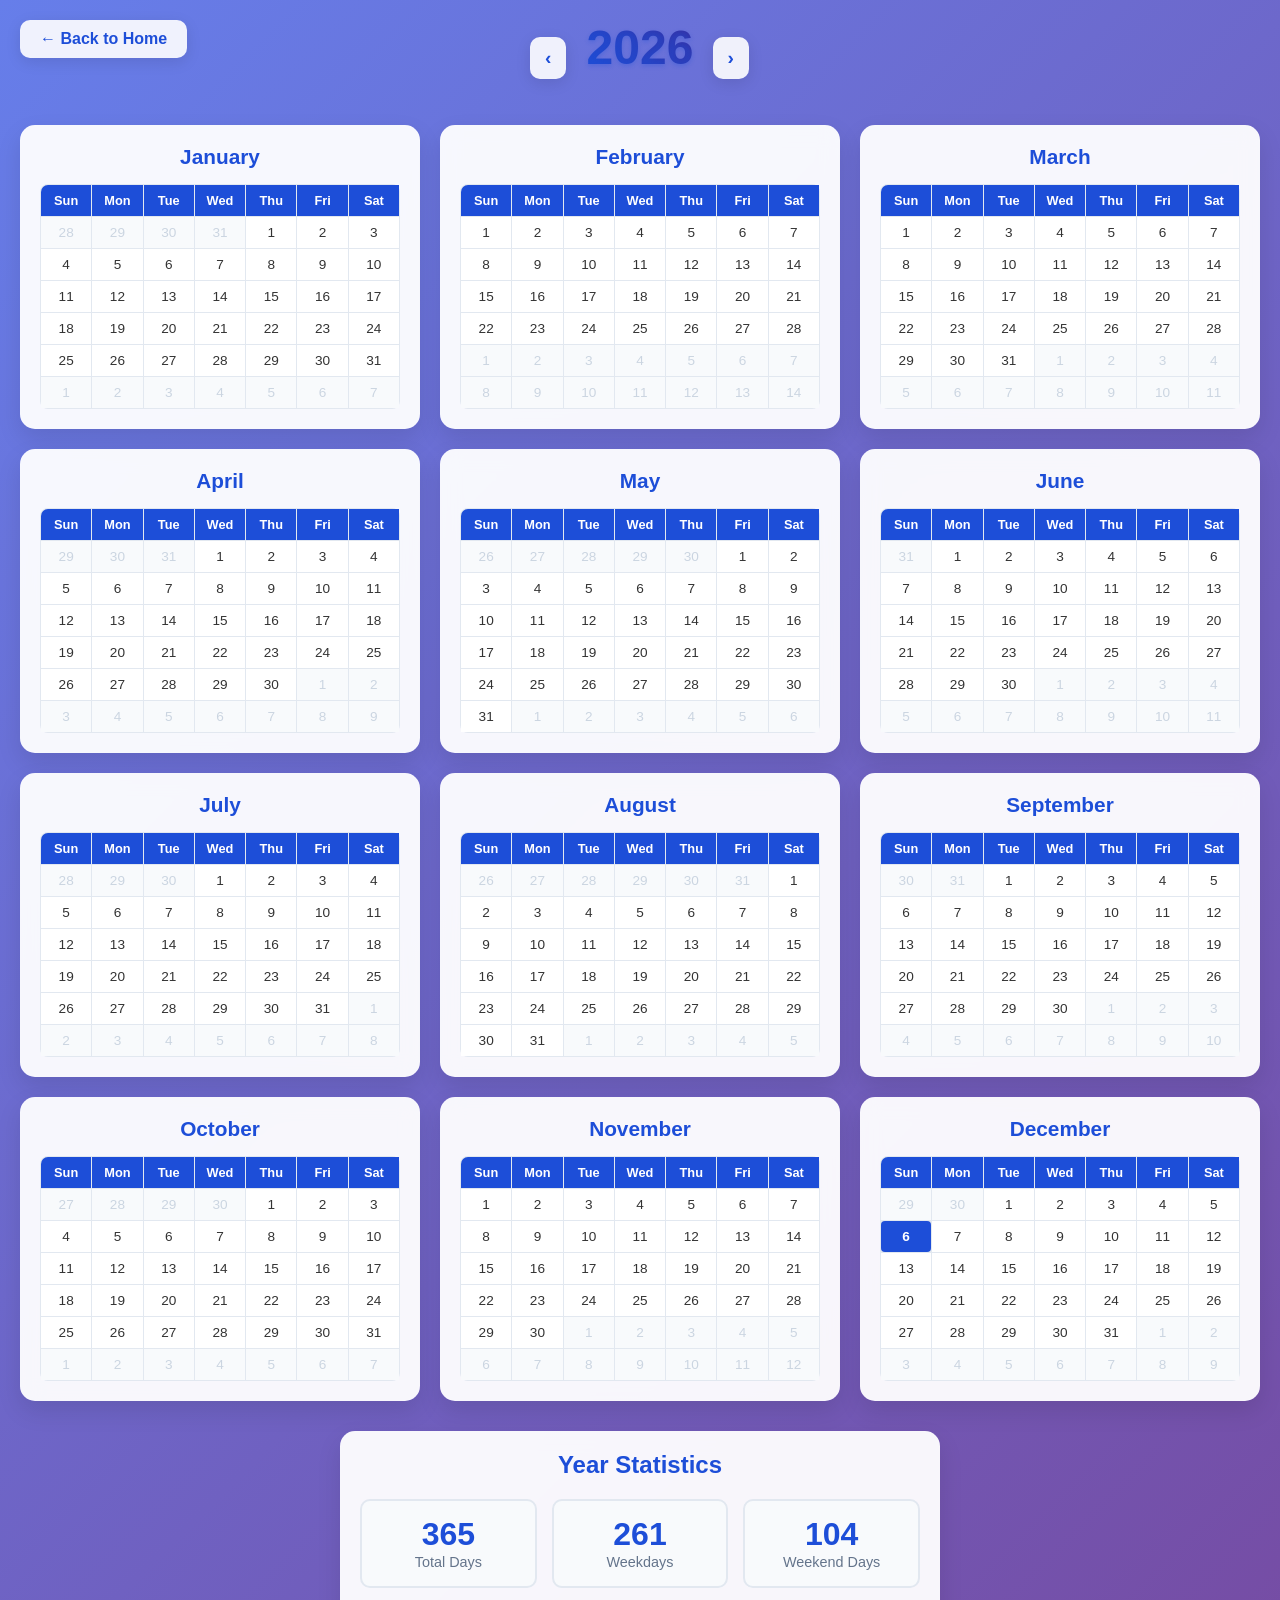
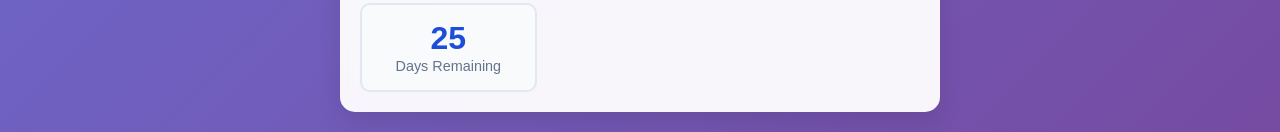
==== commit 71260b75: "[DevAgent] 返工: 实现日期点击交互和页面跳转逻辑 (calendar.html, calendar.css, calendar.js +2)" ====
--- a/calendar.html
+++ b/calendar.html
@@ -3,7 +3,7 @@
 <head>
     <meta charset="UTF-8">
     <meta name="viewport" content="width=device-width, initial-scale=1.0">
-    <meta name="description" content="Full Year Calendar - 12 Month View">
+    <meta name="description" content="Full Year Calendar View">
     <meta name="author" content="Developer">
     <title>Calendar - Full Year View</title>
     <style>
@@ -15,339 +15,305 @@
 
         body {
             font-family: 'Arial', sans-serif;
-            background: #2563eb;
+            background: linear-gradient(135deg, #667eea 0%, #764ba2 100%);
             min-height: 100vh;
             color: #333;
             padding: 20px;
         }
 
-        .digital-clock {
+        .header {
+            text-align: center;
+            margin-bottom: 30px;
+        }
+
+        .back-button {
             position: fixed;
             top: 20px;
             left: 20px;
             background: rgba(255, 255, 255, 0.9);
-            padding: 10px 15px;
+            color: #1d4ed8;
+            padding: 10px 20px;
+            border: none;
             border-radius: 10px;
-            font-family: 'Courier New', monospace;
-            font-size: 1.2rem;
-            font-weight: bold;
-            color: #1d4ed8;
+            font-size: 1rem;
+            font-weight: bold;
+            cursor: pointer;
+            text-decoration: none;
+            display: inline-block;
             box-shadow: 0 4px 15px rgba(0, 0, 0, 0.1);
             backdrop-filter: blur(10px);
             z-index: 1000;
-        }
-
-        .date-display {
-            position: fixed;
-            top: 20px;
-            left: 50%;
-            transform: translateX(-50%);
-            background: rgba(255, 255, 255, 0.9);
-            padding: 10px 20px;
-            border-radius: 10px;
-            font-family: 'Courier New', monospace;
-            font-size: 1.2rem;
-            font-weight: bold;
-            color: #1d4ed8;
-            box-shadow: 0 4px 15px rgba(0, 0, 0, 0.1);
-            backdrop-filter: blur(10px);
-            z-index: 1000;
-        }
-
-        .weekday-display {
-            position: fixed;
-            top: 20px;
-            right: 20px;
-            background: rgba(255, 255, 255, 0.9);
-            padding: 10px 15px;
-            border-radius: 10px;
-            font-family: 'Courier New', monospace;
-            font-size: 1.2rem;
-            font-weight: bold;
-            color: #1d4ed8;
-            box-shadow: 0 4px 15px rgba(0, 0, 0, 0.1);
-            backdrop-filter: blur(10px);
-            z-index: 1000;
-        }
-
-        .calendar-container {
-            max-width: 1400px;
-            margin: 80px auto 20px;
-            background: rgba(255, 255, 255, 0.95);
-            border-radius: 20px;
-            box-shadow: 0 20px 40px rgba(0, 0, 0, 0.1);
-            backdrop-filter: blur(10px);
-            padding: 40px;
-            animation: fadeInUp 1s ease-out;
-        }
-
-        @keyframes fadeInUp {
-            from {
-                opacity: 0;
-                transform: translateY(30px);
-            }
-            to {
-                opacity: 1;
-                transform: translateY(0);
-            }
+            transition: all 0.3s ease;
+        }
+
+        .back-button:hover {
+            background: #1d4ed8;
+            color: white;
+            transform: translateY(-2px);
+            box-shadow: 0 8px 25px rgba(29, 78, 216, 0.4);
         }
 
         .year-title {
-            text-align: center;
             font-size: 3rem;
             font-weight: bold;
             background: linear-gradient(45deg, #1d4ed8, #3730a3);
             -webkit-background-clip: text;
             -webkit-text-fill-color: transparent;
             background-clip: text;
-            margin-bottom: 40px;
-            animation: pulse 2s ease-in-out infinite alternate;
-        }
-
-        @keyframes pulse {
-            from {
-                transform: scale(1);
-            }
-            to {
-                transform: scale(1.05);
-            }
+            margin-bottom: 20px;
+            text-shadow: 0 2px 4px rgba(29, 78, 216, 0.3);
+        }
+
+        .year-nav {
+            display: flex;
+            justify-content: center;
+            align-items: center;
+            gap: 20px;
+            margin-bottom: 30px;
+        }
+
+        .year-nav-btn {
+            background: rgba(255, 255, 255, 0.9);
+            color: #1d4ed8;
+            border: none;
+            padding: 10px 15px;
+            border-radius: 10px;
+            font-size: 1.2rem;
+            font-weight: bold;
+            cursor: pointer;
+            transition: all 0.3s ease;
+            box-shadow: 0 4px 15px rgba(0, 0, 0, 0.1);
+            backdrop-filter: blur(10px);
+        }
+
+        .year-nav-btn:hover {
+            background: #1d4ed8;
+            color: white;
+            transform: translateY(-2px);
         }
 
         .months-grid {
             display: grid;
             grid-template-columns: repeat(auto-fit, minmax(300px, 1fr));
-            gap: 30px;
-            margin-top: 20px;
-        }
-
-        .month {
-            background: #f8fafc;
+            gap: 20px;
+            max-width: 1400px;
+            margin: 0 auto;
+        }
+
+        .month-container {
+            background: rgba(255, 255, 255, 0.95);
             border-radius: 15px;
             padding: 20px;
+            box-shadow: 0 10px 25px rgba(0, 0, 0, 0.1);
+            backdrop-filter: blur(10px);
+            transition: all 0.3s ease;
+        }
+
+        .month-container:hover {
+            transform: translateY(-5px);
+            box-shadow: 0 15px 35px rgba(0, 0, 0, 0.15);
+        }
+
+        .month-header {
+            text-align: center;
+            margin-bottom: 15px;
+        }
+
+        .month-title {
+            font-size: 1.3rem;
+            font-weight: bold;
+            color: #1d4ed8;
+            margin-bottom: 10px;
+        }
+
+        .calendar-grid {
+            display: grid;
+            grid-template-columns: repeat(7, 1fr);
+            gap: 1px;
+            background: #e2e8f0;
+            border-radius: 8px;
+            padding: 1px;
+        }
+
+        .day-header {
+            background: #1d4ed8;
+            color: white;
+            padding: 8px 4px;
+            text-align: center;
+            font-weight: bold;
+            font-size: 0.8rem;
+        }
+
+        .day-header:first-child {
+            border-top-left-radius: 7px;
+        }
+
+        .day-header:last-child {
+            border-top-right-radius: 7px;
+        }
+
+        .calendar-day {
+            background: white;
+            padding: 8px 4px;
+            text-align: center;
+            font-size: 0.85rem;
+            min-height: 30px;
+            display: flex;
+            align-items: center;
+            justify-content: center;
+            cursor: pointer;
+            transition: all 0.2s ease;
+        }
+
+        .calendar-day:hover {
+            background: #f1f5f9;
+            color: #1d4ed8;
+            font-weight: bold;
+        }
+
+        .calendar-day.other-month {
+            color: #cbd5e1;
+            background: #f8fafc;
+        }
+
+        .calendar-day.today {
+            background: #1d4ed8;
+            color: white;
+            font-weight: bold;
+            border-radius: 4px;
+        }
+
+        .calendar-day.selected {
+            background: #3730a3;
+            color: white;
+            font-weight: bold;
+            border-radius: 4px;
+        }
+
+        .stats-container {
+            background: rgba(255, 255, 255, 0.95);
+            border-radius: 15px;
+            padding: 20px;
+            margin-top: 30px;
+            box-shadow: 0 10px 25px rgba(0, 0, 0, 0.1);
+            backdrop-filter: blur(10px);
+            max-width: 600px;
+            margin-left: auto;
+            margin-right: auto;
+        }
+
+        .stats-title {
+            font-size: 1.5rem;
+            font-weight: bold;
+            color: #1d4ed8;
+            text-align: center;
+            margin-bottom: 20px;
+        }
+
+        .stats-grid {
+            display: grid;
+            grid-template-columns: repeat(auto-fit, minmax(150px, 1fr));
+            gap: 15px;
+        }
+
+        .stat-item {
+            text-align: center;
+            padding: 15px;
+            background: #f8fafc;
+            border-radius: 10px;
             border: 2px solid #e2e8f0;
             transition: all 0.3s ease;
         }
 
-        .month:hover {
-            transform: translateY(-5px);
-            box-shadow: 0 10px 25px rgba(0, 0, 0, 0.1);
+        .stat-item:hover {
             border-color: #1d4ed8;
-        }
-
-        .month-title {
-            text-align: center;
-            font-size: 1.5rem;
-            font-weight: bold;
-            color: #1d4ed8;
-            margin-bottom: 15px;
-            padding-bottom: 10px;
-            border-bottom: 2px solid #e2e8f0;
-        }
-
-        .weekdays {
-            display: grid;
-            grid-template-columns: repeat(7, 1fr);
-            gap: 2px;
-            margin-bottom: 5px;
-        }
-
-        .weekday {
-            text-align: center;
-            font-weight: bold;
+            transform: translateY(-2px);
+        }
+
+        .stat-number {
+            font-size: 2rem;
+            font-weight: bold;
+            color: #1d4ed8;
+            display: block;
+        }
+
+        .stat-label {
+            font-size: 0.9rem;
             color: #64748b;
-            padding: 8px 4px;
-            font-size: 0.9rem;
-        }
-
-        .days {
-            display: grid;
-            grid-template-columns: repeat(7, 1fr);
-            gap: 2px;
-        }
-
-        .day {
-            text-align: center;
-            padding: 8px 4px;
-            font-size: 0.9rem;
-            border-radius: 5px;
-            transition: all 0.2s ease;
-            cursor: pointer;
-        }
-
-        .day:hover {
-            background: #e2e8f0;
-        }
-
-        .day.other-month {
-            color: #cbd5e1;
-        }
-
-        .day.today {
-            background: #1d4ed8;
-            color: white;
-            font-weight: bold;
-        }
-
-        .day.weekend {
-            color: #dc2626;
-        }
-
-        .navigation {
-            text-align: center;
-            margin-bottom: 30px;
-        }
-
-        .nav-button {
-            background: linear-gradient(45deg, #1d4ed8, #3730a3);
-            color: white;
-            border: none;
-            padding: 12px 24px;
-            border-radius: 25px;
-            font-weight: bold;
-            margin: 0 10px;
-            cursor: pointer;
-            transition: all 0.3s ease;
-            box-shadow: 0 4px 15px rgba(29, 78, 216, 0.3);
-        }
-
-        .nav-button:hover {
-            transform: translateY(-2px);
-            box-shadow: 0 8px 25px rgba(29, 78, 216, 0.4);
-        }
-
-        .back-button {
-            position: fixed;
-            bottom: 30px;
-            right: 30px;
-            background: linear-gradient(45deg, #1d4ed8, #3730a3);
-            color: white;
-            padding: 15px 25px;
-            border-radius: 50px;
-            text-decoration: none;
-            font-weight: bold;
-            box-shadow: 0 4px 15px rgba(29, 78, 216, 0.3);
-            transition: all 0.3s ease;
-            z-index: 1000;
-        }
-
-        .back-button:hover {
-            transform: translateY(-2px);
-            box-shadow: 0 8px 25px rgba(29, 78, 216, 0.4);
+            margin-top: 5px;
         }
 
         @media (max-width: 768px) {
-            .calendar-container {
-                margin: 80px 10px 20px;
-                padding: 20px;
+            .months-grid {
+                grid-template-columns: 1fr;
+                gap: 15px;
             }
             
             .year-title {
                 font-size: 2rem;
             }
             
-            .months-grid {
-                grid-template-columns: 1fr;
-                gap: 20px;
-            }
-            
-            .month {
-                padding: 15px;
-            }
-            
-            .month-title {
-                font-size: 1.3rem;
-            }
-            
-            .digital-clock, .date-display, .weekday-display {
-                font-size: 1rem;
-                padding: 8px 12px;
-            }
-            
-            .digital-clock {
-                top: 10px;
-                left: 10px;
-            }
-            
-            .date-display {
-                top: 10px;
-            }
-            
-            .weekday-display {
-                top: 10px;
-                right: 10px;
-            }
-            
             .back-button {
-                bottom: 20px;
-                right: 20px;
-                padding: 12px 20px;
-            }
-        }
-
-        @media (max-width: 480px) {
-            .weekday, .day {
-                padding: 6px 2px;
-                font-size: 0.8rem;
-            }
-            
-            .month-title {
-                font-size: 1.1rem;
+                position: static;
+                margin-bottom: 20px;
+            }
+            
+            body {
+                padding: 10px;
             }
         }
     </style>
 </head>
 <body>
-    <div class="digital-clock" id="digitalClock"></div>
-    <div class="date-display" id="dateDisplay"></div>
-    <div class="weekday-display" id="weekdayDisplay"></div>
+    <a href="index.html" class="back-button">← Back to Home</a>
     
-    <div class="calendar-container">
-        <div class="navigation">
-            <button class="nav-button" onclick="changeYear(-1)">← Previous Year</button>
-            <button class="nav-button" onclick="changeYear(1)">Next Year →</button>
-        </div>
-        
-        <h1 class="year-title" id="yearTitle">2024</h1>
-        
-        <div class="months-grid" id="monthsGrid">
-            <!-- Months will be generated by JavaScript -->
+    <div class="header">
+        <div class="year-nav">
+            <button class="year-nav-btn" onclick="changeYear(-1)">‹</button>
+            <h1 class="year-title" id="yearTitle">2024</h1>
+            <button class="year-nav-btn" onclick="changeYear(1)">›</button>
         </div>
     </div>
-    
-    <a href="index.html" class="back-button">← Back to Home</a>
+
+    <div class="months-grid" id="monthsGrid">
+        <!-- Months will be generated by JavaScript -->
+    </div>
+
+    <div class="stats-container">
+        <h2 class="stats-title">Year Statistics</h2>
+        <div class="stats-grid">
+            <div class="stat-item">
+                <span class="stat-number" id="totalDays">365</span>
+                <span class="stat-label">Total Days</span>
+            </div>
+            <div class="stat-item">
+                <span class="stat-number" id="weekdays">261</span>
+                <span class="stat-label">Weekdays</span>
+            </div>
+            <div class="stat-item">
+                <span class="stat-number" id="weekends">104</span>
+                <span class="stat-label">Weekend Days</span>
+            </div>
+            <div class="stat-item">
+                <span class="stat-number" id="daysLeft">0</span>
+                <span class="stat-label">Days Remaining</span>
+            </div>
+        </div>
+    </div>
 
     <script>
         let currentYear = new Date().getFullYear();
+        const today = new Date();
+        
         const monthNames = [
             'January', 'February', 'March', 'April', 'May', 'June',
             'July', 'August', 'September', 'October', 'November', 'December'
         ];
-        const weekdayNames = ['Sun', 'Mon', 'Tue', 'Wed', 'Thu', 'Fri', 'Sat'];
-        const weekdayNamesFull = ['Sunday', 'Monday', 'Tuesday', 'Wednesday', 'Thursday', 'Friday', 'Saturday'];
-
-        function updateDateTime() {
-            const now = new Date();
-            
-            // Update digital clock
-            const timeString = now.toLocaleTimeString('en-US', { 
-                hour12: false,
-                hour: '2-digit',
-                minute: '2-digit',
-                second: '2-digit'
-            });
-            document.getElementById('digitalClock').textContent = timeString;
-            
-            // Update date display
-            const dateString = now.toLocaleDateString('en-US', {
-                year: 'numeric',
-                month: '2-digit',
-                day: '2-digit'
-            });
-            document.getElementById('dateDisplay').textContent = dateString;
-            
-            // Update weekday display
-            const weekdayString = weekdayNamesFull[now.getDay()];
-            document.getElementById('weekdayDisplay').textContent = weekdayString;
+        
+        const dayNames = ['Sun', 'Mon', 'Tue', 'Wed', 'Thu', 'Fri', 'Sat'];
+
+        function isLeapYear(year) {
+            return (year % 4 === 0 && year % 100 !== 0) || (year % 400 === 0);
         }
 
         function getDaysInMonth(year, month) {
@@ -358,109 +324,161 @@
             return new Date(year, month, 1).getDay();
         }
 
-        function isToday(year, month, day) {
-            const today = new Date();
-            return year === today.getFullYear() && 
-                   month === today.getMonth() && 
-                   day === today.getDate();
-        }
-
-        function isWeekend(dayOfWeek) {
-            return dayOfWeek === 0 || dayOfWeek === 6; // Sunday or Saturday
-        }
-
-        function generateMonth(year, month) {
-            const monthDiv = document.createElement('div');
-            monthDiv.className = 'month';
-            
-            // Month title
-            const titleDiv = document.createElement('div');
-            titleDiv.className = 'month-title';
-            titleDiv.textContent = monthNames[month];
-            monthDiv.appendChild(titleDiv);
-            
-            // Weekdays header
-            const weekdaysDiv = document.createElement('div');
-            weekdaysDiv.className = 'weekdays';
-            weekdayNames.forEach(day => {
-                const weekdayDiv = document.createElement('div');
-                weekdayDiv.className = 'weekday';
-                weekdayDiv.textContent = day;
-                weekdaysDiv.appendChild(weekdayDiv);
-            });
-            monthDiv.appendChild(weekdaysDiv);
-            
-            // Days grid
-            const daysDiv = document.createElement('div');
-            daysDiv.className = 'days';
-            
-            const daysInMonth = getDaysInMonth(year, month);
-            const firstDay = getFirstDayOfMonth(year, month);
-            const daysInPrevMonth = getDaysInMonth(year, month - 1);
-            
-            // Previous month's trailing days
-            for (let i = firstDay - 1; i >= 0; i--) {
-                const dayDiv = document.createElement('div');
-                dayDiv.className = 'day other-month';
-                dayDiv.textContent = daysInPrevMonth - i;
-                daysDiv.appendChild(dayDiv);
-            }
-            
-            // Current month's days
-            for (let day = 1; day <= daysInMonth; day++) {
-                const dayDiv = document.createElement('div');
-                dayDiv.className = 'day';
-                dayDiv.textContent = day;
-                
-                const dayOfWeek = (firstDay + day - 1) % 7;
-                
-                if (isToday(year, month, day)) {
-                    dayDiv.classList.add('today');
-                } else if (isWeekend(dayOfWeek)) {
-                    dayDiv.classList.add('weekend');
-                }
-                
-                daysDiv.appendChild(dayDiv);
-            }
-            
-            // Next month's leading days
-            const totalCells = daysDiv.children.length;
-            const remainingCells = 42 - totalCells; // 6 rows × 7 days
-            for (let day = 1; day <= remainingCells && totalCells < 35; day++) {
-                const dayDiv = document.createElement('div');
-                dayDiv.className = 'day other-month';
-                dayDiv.textContent = day;
-                daysDiv.appendChild(dayDiv);
-            }
-            
-            monthDiv.appendChild(daysDiv);
-            return monthDiv;
-        }
-
-        function generateCalendar(year) {
+        function generateCalendar() {
             const monthsGrid = document.getElementById('monthsGrid');
             const yearTitle = document.getElementById('yearTitle');
             
-            yearTitle.textContent = year;
+            yearTitle.textContent = currentYear;
             monthsGrid.innerHTML = '';
-            
+
             for (let month = 0; month < 12; month++) {
-                const monthElement = generateMonth(year, month);
-                monthsGrid.appendChild(monthElement);
-            }
-        }
-
-        function changeYear(delta) {
-            currentYear += delta;
-            generateCalendar(currentYear);
-        }
-
-        // Initialize
-        updateDateTime();
-        generateCalendar(currentYear);
-        
-        // Update time every second
-        setInterval(updateDateTime, 1000);
+                const monthContainer = document.createElement('div');
+                monthContainer.className = 'month-container';
+                
+                const monthHeader = document.createElement('div');
+                monthHeader.className = 'month-header';
+                
+                const monthTitle = document.createElement('h3');
+                monthTitle.className = 'month-title';
+                monthTitle.textContent = monthNames[month];
+                
+                monthHeader.appendChild(monthTitle);
+                monthContainer.appendChild(monthHeader);
+                
+                const calendarGrid = document.createElement('div');
+                calendarGrid.className = 'calendar-grid';
+                
+                // Add day headers
+                dayNames.forEach(day => {
+                    const dayHeader = document.createElement('div');
+                    dayHeader.className = 'day-header';
+                    dayHeader.textContent = day;
+                    calendarGrid.appendChild(dayHeader);
+                });
+                
+                const daysInMonth = getDaysInMonth(currentYear, month);
+                const firstDay = getFirstDayOfMonth(currentYear, month);
+                const daysInPrevMonth = getDaysInMonth(currentYear, month - 1);
+                
+                // Add previous month's trailing days
+                for (let i = firstDay - 1; i >= 0; i--) {
+                    const dayElement = document.createElement('div');
+                    dayElement.className = 'calendar-day other-month';
+                    dayElement.textContent = daysInPrevMonth - i;
+                    calendarGrid.appendChild(dayElement);
+                }
+                
+                // Add current month's days
+                for (let day = 1; day <= daysInMonth; day++) {
+                    const dayElement = document.createElement('div');
+                    dayElement.className = 'calendar-day';
+                    dayElement.textContent = day;
+                    
+                    // Check if it's today
+                    if (currentYear === today.getFullYear() && 
+                        month === today.getMonth() && 
+                        day === today.getDate()) {
+                        dayElement.classList.add('today');
+                    }
+                    
+                    // Add click event
+                    dayElement.addEventListener('click', function() {
+                        // Remove previous selection
+                        document.querySelectorAll('.calendar-day.selected').forEach(el => {
+                            el.classList.remove('selected');
+                        });
+                        
+                        // Add selection to clicked day (if not today)
+                        if (!this.classList.contains('today')) {
+                            this.classList.add('selected');
+                        }
+                        
+                        // You can add more functionality here, like showing events for the selected date
+                        console.log(`Selected date: ${monthNames[month]} ${day}, ${currentYear}`);
+                    });
+                    
+                    calendarGrid.appendChild(dayElement);
+                }
+                
+                // Add next month's leading days
+                const totalCells = calendarGrid.children.length - 7; // Subtract day headers
+                const remainingCells = 42 - totalCells; // 6 rows * 7 days = 42 total cells
+                
+                for (let day = 1; day <= remainingCells; day++) {
+                    const dayElement = document.createElement('div');
+                    dayElement.className = 'calendar-day other-month';
+                    dayElement.textContent = day;
+                    calendarGrid.appendChild(dayElement);
+                }
+                
+                monthContainer.appendChild(calendarGrid);
+                monthsGrid.appendChild(monthContainer);
+            }
+            
+            updateStatistics();
+        }
+
+        function changeYear(direction) {
+            currentYear += direction;
+            generateCalendar();
+        }
+
+        function updateStatistics() {
+            const totalDaysElement = document.getElementById('totalDays');
+            const weekdaysElement = document.getElementById('weekdays');
+            const weekendsElement = document.getElementById('weekends');
+            const daysLeftElement = document.getElementById('daysLeft');
+            
+            const isLeap = isLeapYear(currentYear);
+            const totalDays = isLeap ? 366 : 365;
+            
+            // Calculate weekdays and weekends
+            let weekdays = 0;
+            let weekends = 0;
+            
+            for (let month = 0; month < 12; month++) {
+                const daysInMonth = getDaysInMonth(currentYear, month);
+                for (let day = 1; day <= daysInMonth; day++) {
+                    const date = new Date(currentYear, month, day);
+                    const dayOfWeek = date.getDay();
+                    
+                    if (dayOfWeek === 0 || dayOfWeek === 6) {
+                        weekends++;
+                    } else {
+                        weekdays++;
+                    }
+                }
+            }
+            
+            // Calculate days remaining in current year
+            let daysLeft = 0;
+            if (currentYear === today.getFullYear()) {
+                const endOfYear = new Date(currentYear, 11, 31);
+                const timeDiff = endOfYear.getTime() - today.getTime();
+                daysLeft = Math.ceil(timeDiff / (1000 * 3600 * 24));
+            } else if (currentYear > today.getFullYear()) {
+                daysLeft = totalDays;
+            }
+            
+            totalDaysElement.textContent = totalDays;
+            weekdaysElement.textContent = weekdays;
+            weekendsElement.textContent = weekends;
+            daysLeftElement.textContent = Math.max(0, daysLeft);
+        }
+
+        // Initialize calendar on page load
+        document.addEventListener('DOMContentLoaded', function() {
+            generateCalendar();
+        });
+
+        // Add keyboard navigation
+        document.addEventListener('keydown', function(e) {
+            if (e.key === 'ArrowLeft') {
+                changeYear(-1);
+            } else if (e.key === 'ArrowRight') {
+                changeYear(1);
+            }
+        });
     </script>
 </body>
 </html>
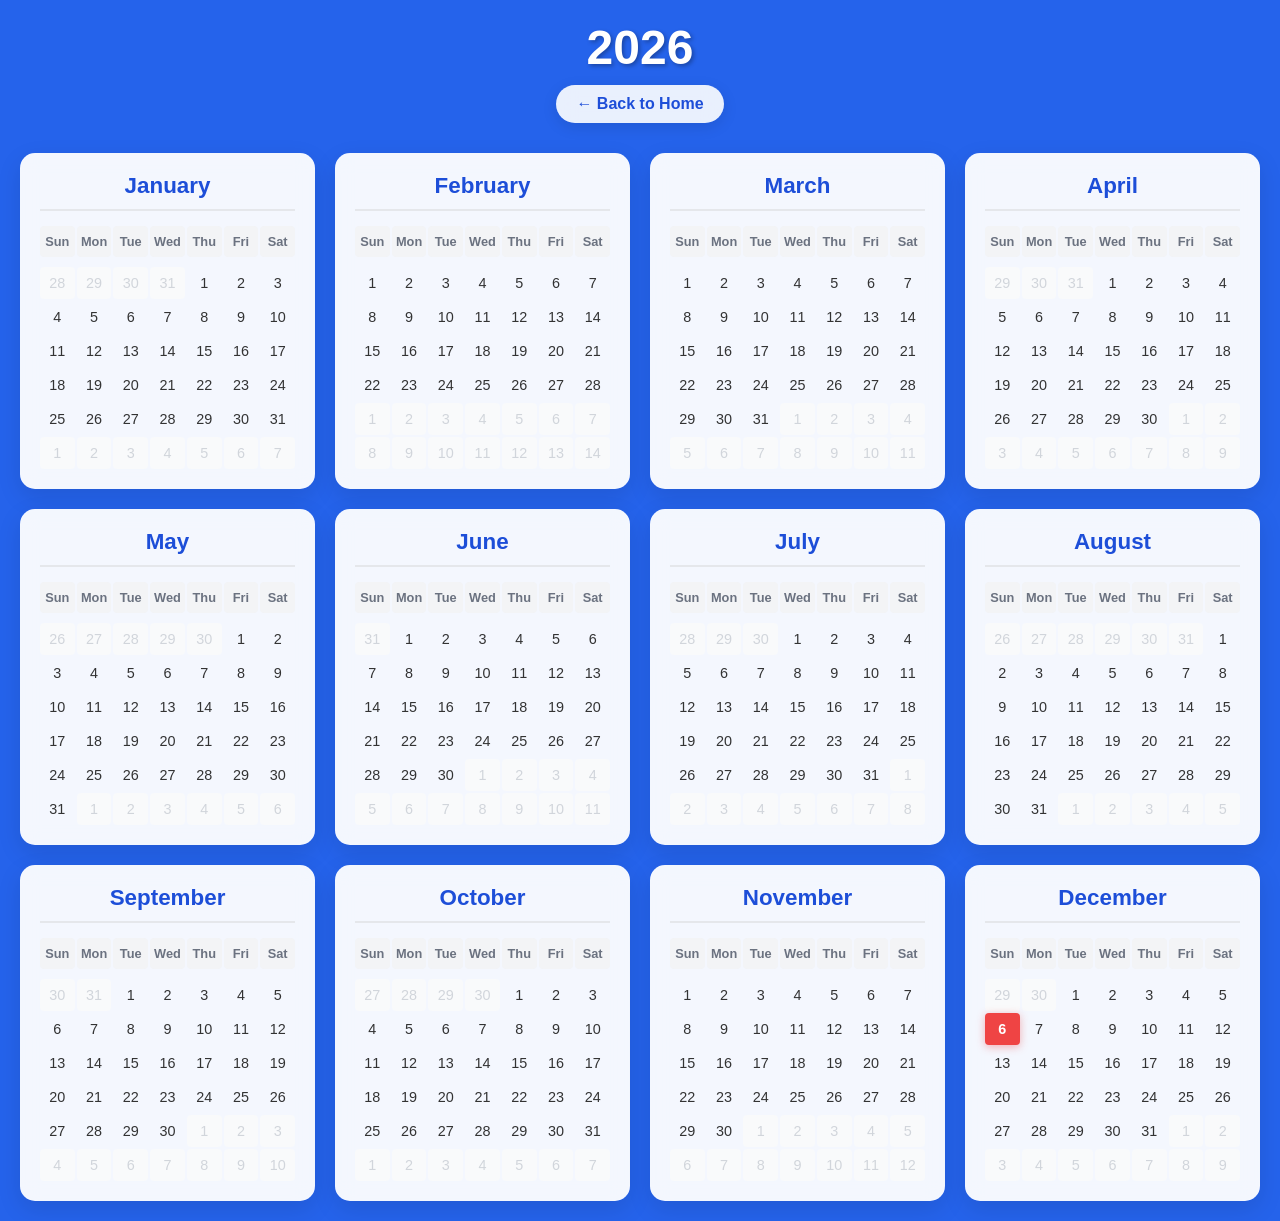
==== commit 6d9717ff: "[DevAgent] 开发: 完善全年日历页面布局和样式 (calendar.html, dev-notes.md)" ====
--- a/calendar.html
+++ b/calendar.html
@@ -3,9 +3,9 @@
 <head>
     <meta charset="UTF-8">
     <meta name="viewport" content="width=device-width, initial-scale=1.0">
-    <meta name="description" content="Full Year Calendar View">
+    <meta name="description" content="2026 Full Year Calendar">
     <meta name="author" content="Developer">
-    <title>Calendar - Full Year View</title>
+    <title>2026 Calendar - Full Year View</title>
     <style>
         * {
             margin: 0;
@@ -15,7 +15,7 @@
 
         body {
             font-family: 'Arial', sans-serif;
-            background: linear-gradient(135deg, #667eea 0%, #764ba2 100%);
+            background: #2563eb;
             min-height: 100vh;
             color: #333;
             padding: 20px;
@@ -26,75 +26,36 @@
             margin-bottom: 30px;
         }
 
+        .year-title {
+            color: white;
+            font-size: 3rem;
+            font-weight: bold;
+            margin-bottom: 10px;
+            text-shadow: 2px 2px 4px rgba(0, 0, 0, 0.3);
+        }
+
         .back-button {
-            position: fixed;
-            top: 20px;
-            left: 20px;
+            display: inline-block;
             background: rgba(255, 255, 255, 0.9);
             color: #1d4ed8;
             padding: 10px 20px;
-            border: none;
-            border-radius: 10px;
-            font-size: 1rem;
-            font-weight: bold;
-            cursor: pointer;
+            border-radius: 25px;
             text-decoration: none;
-            display: inline-block;
-            box-shadow: 0 4px 15px rgba(0, 0, 0, 0.1);
-            backdrop-filter: blur(10px);
-            z-index: 1000;
-            transition: all 0.3s ease;
-        }
-
-        .back-button:hover {
-            background: #1d4ed8;
-            color: white;
-            transform: translateY(-2px);
-            box-shadow: 0 8px 25px rgba(29, 78, 216, 0.4);
-        }
-
-        .year-title {
-            font-size: 3rem;
-            font-weight: bold;
-            background: linear-gradient(45deg, #1d4ed8, #3730a3);
-            -webkit-background-clip: text;
-            -webkit-text-fill-color: transparent;
-            background-clip: text;
-            margin-bottom: 20px;
-            text-shadow: 0 2px 4px rgba(29, 78, 216, 0.3);
-        }
-
-        .year-nav {
-            display: flex;
-            justify-content: center;
-            align-items: center;
-            gap: 20px;
-            margin-bottom: 30px;
-        }
-
-        .year-nav-btn {
-            background: rgba(255, 255, 255, 0.9);
-            color: #1d4ed8;
-            border: none;
-            padding: 10px 15px;
-            border-radius: 10px;
-            font-size: 1.2rem;
-            font-weight: bold;
-            cursor: pointer;
+            font-weight: bold;
             transition: all 0.3s ease;
             box-shadow: 0 4px 15px rgba(0, 0, 0, 0.1);
             backdrop-filter: blur(10px);
         }
 
-        .year-nav-btn:hover {
-            background: #1d4ed8;
-            color: white;
+        .back-button:hover {
+            background: white;
             transform: translateY(-2px);
-        }
-
-        .months-grid {
+            box-shadow: 0 6px 20px rgba(0, 0, 0, 0.15);
+        }
+
+        .calendar-grid {
             display: grid;
-            grid-template-columns: repeat(auto-fit, minmax(300px, 1fr));
+            grid-template-columns: repeat(auto-fit, minmax(280px, 1fr));
             gap: 20px;
             max-width: 1400px;
             margin: 0 auto;
@@ -104,379 +65,270 @@
             background: rgba(255, 255, 255, 0.95);
             border-radius: 15px;
             padding: 20px;
-            box-shadow: 0 10px 25px rgba(0, 0, 0, 0.1);
+            box-shadow: 0 8px 25px rgba(0, 0, 0, 0.1);
             backdrop-filter: blur(10px);
-            transition: all 0.3s ease;
+            transition: transform 0.3s ease, box-shadow 0.3s ease;
         }
 
         .month-container:hover {
             transform: translateY(-5px);
-            box-shadow: 0 15px 35px rgba(0, 0, 0, 0.15);
+            box-shadow: 0 12px 35px rgba(0, 0, 0, 0.15);
         }
 
         .month-header {
             text-align: center;
             margin-bottom: 15px;
-        }
-
-        .month-title {
-            font-size: 1.3rem;
-            font-weight: bold;
             color: #1d4ed8;
-            margin-bottom: 10px;
-        }
-
-        .calendar-grid {
+            font-size: 1.4rem;
+            font-weight: bold;
+            border-bottom: 2px solid #e5e7eb;
+            padding-bottom: 10px;
+        }
+
+        .weekdays {
             display: grid;
             grid-template-columns: repeat(7, 1fr);
-            gap: 1px;
-            background: #e2e8f0;
-            border-radius: 8px;
-            padding: 1px;
-        }
-
-        .day-header {
-            background: #1d4ed8;
-            color: white;
+            gap: 2px;
+            margin-bottom: 10px;
+        }
+
+        .weekday {
+            text-align: center;
+            font-weight: bold;
+            color: #6b7280;
+            font-size: 0.8rem;
             padding: 8px 4px;
+            background: #f3f4f6;
+            border-radius: 4px;
+        }
+
+        .days-grid {
+            display: grid;
+            grid-template-columns: repeat(7, 1fr);
+            gap: 2px;
+        }
+
+        .day {
             text-align: center;
-            font-weight: bold;
-            font-size: 0.8rem;
-        }
-
-        .day-header:first-child {
-            border-top-left-radius: 7px;
-        }
-
-        .day-header:last-child {
-            border-top-right-radius: 7px;
-        }
-
-        .calendar-day {
-            background: white;
             padding: 8px 4px;
-            text-align: center;
-            font-size: 0.85rem;
-            min-height: 30px;
+            border-radius: 4px;
+            font-size: 0.9rem;
+            cursor: pointer;
+            transition: all 0.2s ease;
+            min-height: 32px;
             display: flex;
             align-items: center;
             justify-content: center;
-            cursor: pointer;
-            transition: all 0.2s ease;
-        }
-
-        .calendar-day:hover {
-            background: #f1f5f9;
-            color: #1d4ed8;
-            font-weight: bold;
-        }
-
-        .calendar-day.other-month {
-            color: #cbd5e1;
-            background: #f8fafc;
-        }
-
-        .calendar-day.today {
+        }
+
+        .day:hover {
+            background: #dbeafe;
+            transform: scale(1.1);
+        }
+
+        .day.other-month {
+            color: #d1d5db;
+            background: #f9fafb;
+        }
+
+        .day.current-day {
             background: #1d4ed8;
             color: white;
             font-weight: bold;
-            border-radius: 4px;
-        }
-
-        .calendar-day.selected {
-            background: #3730a3;
+            box-shadow: 0 2px 8px rgba(29, 78, 216, 0.4);
+        }
+
+        .day.today {
+            background: #ef4444;
             color: white;
             font-weight: bold;
-            border-radius: 4px;
-        }
-
-        .stats-container {
-            background: rgba(255, 255, 255, 0.95);
-            border-radius: 15px;
-            padding: 20px;
-            margin-top: 30px;
-            box-shadow: 0 10px 25px rgba(0, 0, 0, 0.1);
-            backdrop-filter: blur(10px);
-            max-width: 600px;
-            margin-left: auto;
-            margin-right: auto;
-        }
-
-        .stats-title {
-            font-size: 1.5rem;
-            font-weight: bold;
-            color: #1d4ed8;
-            text-align: center;
-            margin-bottom: 20px;
-        }
-
-        .stats-grid {
-            display: grid;
-            grid-template-columns: repeat(auto-fit, minmax(150px, 1fr));
-            gap: 15px;
-        }
-
-        .stat-item {
-            text-align: center;
-            padding: 15px;
-            background: #f8fafc;
-            border-radius: 10px;
-            border: 2px solid #e2e8f0;
-            transition: all 0.3s ease;
-        }
-
-        .stat-item:hover {
-            border-color: #1d4ed8;
-            transform: translateY(-2px);
-        }
-
-        .stat-number {
-            font-size: 2rem;
-            font-weight: bold;
-            color: #1d4ed8;
-            display: block;
-        }
-
-        .stat-label {
-            font-size: 0.9rem;
-            color: #64748b;
-            margin-top: 5px;
+            box-shadow: 0 2px 8px rgba(239, 68, 68, 0.4);
         }
 
         @media (max-width: 768px) {
-            .months-grid {
+            body {
+                padding: 10px;
+            }
+
+            .year-title {
+                font-size: 2rem;
+            }
+
+            .calendar-grid {
                 grid-template-columns: 1fr;
                 gap: 15px;
             }
-            
-            .year-title {
-                font-size: 2rem;
-            }
-            
-            .back-button {
-                position: static;
-                margin-bottom: 20px;
-            }
-            
-            body {
-                padding: 10px;
+
+            .month-container {
+                padding: 15px;
+            }
+
+            .month-header {
+                font-size: 1.2rem;
+            }
+        }
+
+        @media (min-width: 1200px) {
+            .calendar-grid {
+                grid-template-columns: repeat(4, 1fr);
+            }
+        }
+
+        @media (min-width: 768px) and (max-width: 1199px) {
+            .calendar-grid {
+                grid-template-columns: repeat(3, 1fr);
             }
         }
     </style>
 </head>
 <body>
-    <a href="index.html" class="back-button">← Back to Home</a>
-    
     <div class="header">
-        <div class="year-nav">
-            <button class="year-nav-btn" onclick="changeYear(-1)">‹</button>
-            <h1 class="year-title" id="yearTitle">2024</h1>
-            <button class="year-nav-btn" onclick="changeYear(1)">›</button>
-        </div>
+        <h1 class="year-title">2026</h1>
+        <a href="index.html" class="back-button">← Back to Home</a>
     </div>
 
-    <div class="months-grid" id="monthsGrid">
-        <!-- Months will be generated by JavaScript -->
+    <div class="calendar-grid" id="calendar-grid">
+        <!-- 12个月的容器将由JavaScript动态生成 -->
     </div>
 
-    <div class="stats-container">
-        <h2 class="stats-title">Year Statistics</h2>
-        <div class="stats-grid">
-            <div class="stat-item">
-                <span class="stat-number" id="totalDays">365</span>
-                <span class="stat-label">Total Days</span>
-            </div>
-            <div class="stat-item">
-                <span class="stat-number" id="weekdays">261</span>
-                <span class="stat-label">Weekdays</span>
-            </div>
-            <div class="stat-item">
-                <span class="stat-number" id="weekends">104</span>
-                <span class="stat-label">Weekend Days</span>
-            </div>
-            <div class="stat-item">
-                <span class="stat-number" id="daysLeft">0</span>
-                <span class="stat-label">Days Remaining</span>
-            </div>
-        </div>
-    </div>
-
     <script>
-        let currentYear = new Date().getFullYear();
-        const today = new Date();
-        
+        // 月份名称
         const monthNames = [
             'January', 'February', 'March', 'April', 'May', 'June',
             'July', 'August', 'September', 'October', 'November', 'December'
         ];
-        
-        const dayNames = ['Sun', 'Mon', 'Tue', 'Wed', 'Thu', 'Fri', 'Sat'];
-
-        function isLeapYear(year) {
-            return (year % 4 === 0 && year % 100 !== 0) || (year % 400 === 0);
-        }
-
+
+        // 星期名称
+        const weekdayNames = ['Sun', 'Mon', 'Tue', 'Wed', 'Thu', 'Fri', 'Sat'];
+
+        // 获取当前日期
+        const today = new Date();
+        const currentYear = today.getFullYear();
+        const currentMonth = today.getMonth();
+        const currentDate = today.getDate();
+
+        // 获取指定月份的天数
         function getDaysInMonth(year, month) {
             return new Date(year, month + 1, 0).getDate();
         }
 
+        // 获取指定月份第一天是星期几
         function getFirstDayOfMonth(year, month) {
             return new Date(year, month, 1).getDay();
         }
 
-        function generateCalendar() {
-            const monthsGrid = document.getElementById('monthsGrid');
-            const yearTitle = document.getElementById('yearTitle');
+        // 生成单个月的日历
+        function generateMonthCalendar(year, month) {
+            const monthContainer = document.createElement('div');
+            monthContainer.className = 'month-container';
+            monthContainer.setAttribute('data-month', month);
+
+            // 月份标题
+            const monthHeader = document.createElement('div');
+            monthHeader.className = 'month-header';
+            monthHeader.textContent = monthNames[month];
+            monthContainer.appendChild(monthHeader);
+
+            // 星期标题
+            const weekdaysContainer = document.createElement('div');
+            weekdaysContainer.className = 'weekdays';
+            weekdayNames.forEach(day => {
+                const weekdayElement = document.createElement('div');
+                weekdayElement.className = 'weekday';
+                weekdayElement.textContent = day;
+                weekdaysContainer.appendChild(weekdayElement);
+            });
+            monthContainer.appendChild(weekdaysContainer);
+
+            // 日期网格
+            const daysGrid = document.createElement('div');
+            daysGrid.className = 'days-grid';
+
+            const daysInMonth = getDaysInMonth(year, month);
+            const firstDay = getFirstDayOfMonth(year, month);
+            const daysInPrevMonth = getDaysInMonth(year, month - 1);
+
+            // 添加上个月的尾部日期
+            for (let i = firstDay - 1; i >= 0; i--) {
+                const dayElement = document.createElement('div');
+                dayElement.className = 'day other-month';
+                dayElement.textContent = daysInPrevMonth - i;
+                daysGrid.appendChild(dayElement);
+            }
+
+            // 添加当前月的日期
+            for (let day = 1; day <= daysInMonth; day++) {
+                const dayElement = document.createElement('div');
+                dayElement.className = 'day';
+                dayElement.textContent = day;
+
+                // 高亮当前日期（如果是当前年月）
+                if (year === currentYear && month === currentMonth && day === currentDate) {
+                    dayElement.classList.add('today');
+                } else if (year === 2026 && month === currentMonth && day === currentDate && currentYear === 2026) {
+                    dayElement.classList.add('current-day');
+                }
+
+                daysGrid.appendChild(dayElement);
+            }
+
+            // 添加下个月的开头日期，填满6行
+            const totalCells = daysGrid.children.length;
+            const remainingCells = 42 - totalCells; // 6行 × 7列 = 42个格子
+            for (let day = 1; day <= remainingCells; day++) {
+                const dayElement = document.createElement('div');
+                dayElement.className = 'day other-month';
+                dayElement.textContent = day;
+                daysGrid.appendChild(dayElement);
+            }
+
+            monthContainer.appendChild(daysGrid);
+            return monthContainer;
+        }
+
+        // 生成整年日历
+        function generateYearCalendar(year) {
+            const calendarGrid = document.getElementById('calendar-grid');
             
-            yearTitle.textContent = currentYear;
-            monthsGrid.innerHTML = '';
-
+            // 清空现有内容
+            calendarGrid.innerHTML = '';
+
+            // 生成12个月的日历
             for (let month = 0; month < 12; month++) {
-                const monthContainer = document.createElement('div');
-                monthContainer.className = 'month-container';
-                
-                const monthHeader = document.createElement('div');
-                monthHeader.className = 'month-header';
-                
-                const monthTitle = document.createElement('h3');
-                monthTitle.className = 'month-title';
-                monthTitle.textContent = monthNames[month];
-                
-                monthHeader.appendChild(monthTitle);
-                monthContainer.appendChild(monthHeader);
-                
-                const calendarGrid = document.createElement('div');
-                calendarGrid.className = 'calendar-grid';
-                
-                // Add day headers
-                dayNames.forEach(day => {
-                    const dayHeader = document.createElement('div');
-                    dayHeader.className = 'day-header';
-                    dayHeader.textContent = day;
-                    calendarGrid.appendChild(dayHeader);
+                const monthCalendar = generateMonthCalendar(year, month);
+                calendarGrid.appendChild(monthCalendar);
+            }
+        }
+
+        // 页面加载完成后生成日历
+        document.addEventListener('DOMContentLoaded', function() {
+            try {
+                generateYearCalendar(2026);
+                console.log('2026年日历生成完成');
+            } catch (error) {
+                console.error('生成日历时出错:', error);
+                // 错误处理：显示错误信息
+                const calendarGrid = document.getElementById('calendar-grid');
+                calendarGrid.innerHTML = '<div style="text-align: center; color: white; font-size: 1.2rem;">日历加载失败，请刷新页面重试</div>';
+            }
+        });
+
+        // 添加日期点击事件
+        document.addEventListener('click', function(e) {
+            if (e.target.classList.contains('day') && !e.target.classList.contains('other-month')) {
+                // 移除之前的选中状态
+                document.querySelectorAll('.day.selected').forEach(day => {
+                    day.classList.remove('selected');
                 });
                 
-                const daysInMonth = getDaysInMonth(currentYear, month);
-                const firstDay = getFirstDayOfMonth(currentYear, month);
-                const daysInPrevMonth = getDaysInMonth(currentYear, month - 1);
+                // 添加选中状态
+                e.target.classList.add('selected');
                 
-                // Add previous month's trailing days
-                for (let i = firstDay - 1; i >= 0; i--) {
-                    const dayElement = document.createElement('div');
-                    dayElement.className = 'calendar-day other-month';
-                    dayElement.textContent = daysInPrevMonth - i;
-                    calendarGrid.appendChild(dayElement);
-                }
-                
-                // Add current month's days
-                for (let day = 1; day <= daysInMonth; day++) {
-                    const dayElement = document.createElement('div');
-                    dayElement.className = 'calendar-day';
-                    dayElement.textContent = day;
-                    
-                    // Check if it's today
-                    if (currentYear === today.getFullYear() && 
-                        month === today.getMonth() && 
-                        day === today.getDate()) {
-                        dayElement.classList.add('today');
-                    }
-                    
-                    // Add click event
-                    dayElement.addEventListener('click', function() {
-                        // Remove previous selection
-                        document.querySelectorAll('.calendar-day.selected').forEach(el => {
-                            el.classList.remove('selected');
-                        });
-                        
-                        // Add selection to clicked day (if not today)
-                        if (!this.classList.contains('today')) {
-                            this.classList.add('selected');
-                        }
-                        
-                        // You can add more functionality here, like showing events for the selected date
-                        console.log(`Selected date: ${monthNames[month]} ${day}, ${currentYear}`);
-                    });
-                    
-                    calendarGrid.appendChild(dayElement);
-                }
-                
-                // Add next month's leading days
-                const totalCells = calendarGrid.children.length - 7; // Subtract day headers
-                const remainingCells = 42 - totalCells; // 6 rows * 7 days = 42 total cells
-                
-                for (let day = 1; day <= remainingCells; day++) {
-                    const dayElement = document.createElement('div');
-                    dayElement.className = 'calendar-day other-month';
-                    dayElement.textContent = day;
-                    calendarGrid.appendChild(dayElement);
-                }
-                
-                monthContainer.appendChild(calendarGrid);
-                monthsGrid.appendChild(monthContainer);
-            }
-            
-            updateStatistics();
-        }
-
-        function changeYear(direction) {
-            currentYear += direction;
-            generateCalendar();
-        }
-
-        function updateStatistics() {
-            const totalDaysElement = document.getElementById('totalDays');
-            const weekdaysElement = document.getElementById('weekdays');
-            const weekendsElement = document.getElementById('weekends');
-            const daysLeftElement = document.getElementById('daysLeft');
-            
-            const isLeap = isLeapYear(currentYear);
-            const totalDays = isLeap ? 366 : 365;
-            
-            // Calculate weekdays and weekends
-            let weekdays = 0;
-            let weekends = 0;
-            
-            for (let month = 0; month < 12; month++) {
-                const daysInMonth = getDaysInMonth(currentYear, month);
-                for (let day = 1; day <= daysInMonth; day++) {
-                    const date = new Date(currentYear, month, day);
-                    const dayOfWeek = date.getDay();
-                    
-                    if (dayOfWeek === 0 || dayOfWeek === 6) {
-                        weekends++;
-                    } else {
-                        weekdays++;
-                    }
-                }
-            }
-            
-            // Calculate days remaining in current year
-            let daysLeft = 0;
-            if (currentYear === today.getFullYear()) {
-                const endOfYear = new Date(currentYear, 11, 31);
-                const timeDiff = endOfYear.getTime() - today.getTime();
-                daysLeft = Math.ceil(timeDiff / (1000 * 3600 * 24));
-            } else if (currentYear > today.getFullYear()) {
-                daysLeft = totalDays;
-            }
-            
-            totalDaysElement.textContent = totalDays;
-            weekdaysElement.textContent = weekdays;
-            weekendsElement.textContent = weekends;
-            daysLeftElement.textContent = Math.max(0, daysLeft);
-        }
-
-        // Initialize calendar on page load
-        document.addEventListener('DOMContentLoaded', function() {
-            generateCalendar();
-        });
-
-        // Add keyboard navigation
-        document.addEventListener('keydown', function(e) {
-            if (e.key === 'ArrowLeft') {
-                changeYear(-1);
-            } else if (e.key === 'ArrowRight') {
-                changeYear(1);
+                // 可以在这里添加更多交互逻辑
+                const monthContainer = e.target.closest('.month-container');
+                const monthIndex = parseInt(monthContainer.getAttribute('data-month'));
+                const day = e.target.textContent;
+                console.log(`选中日期: 2026年${monthIndex + 1}月${day}日`);
             }
         });
     </script>
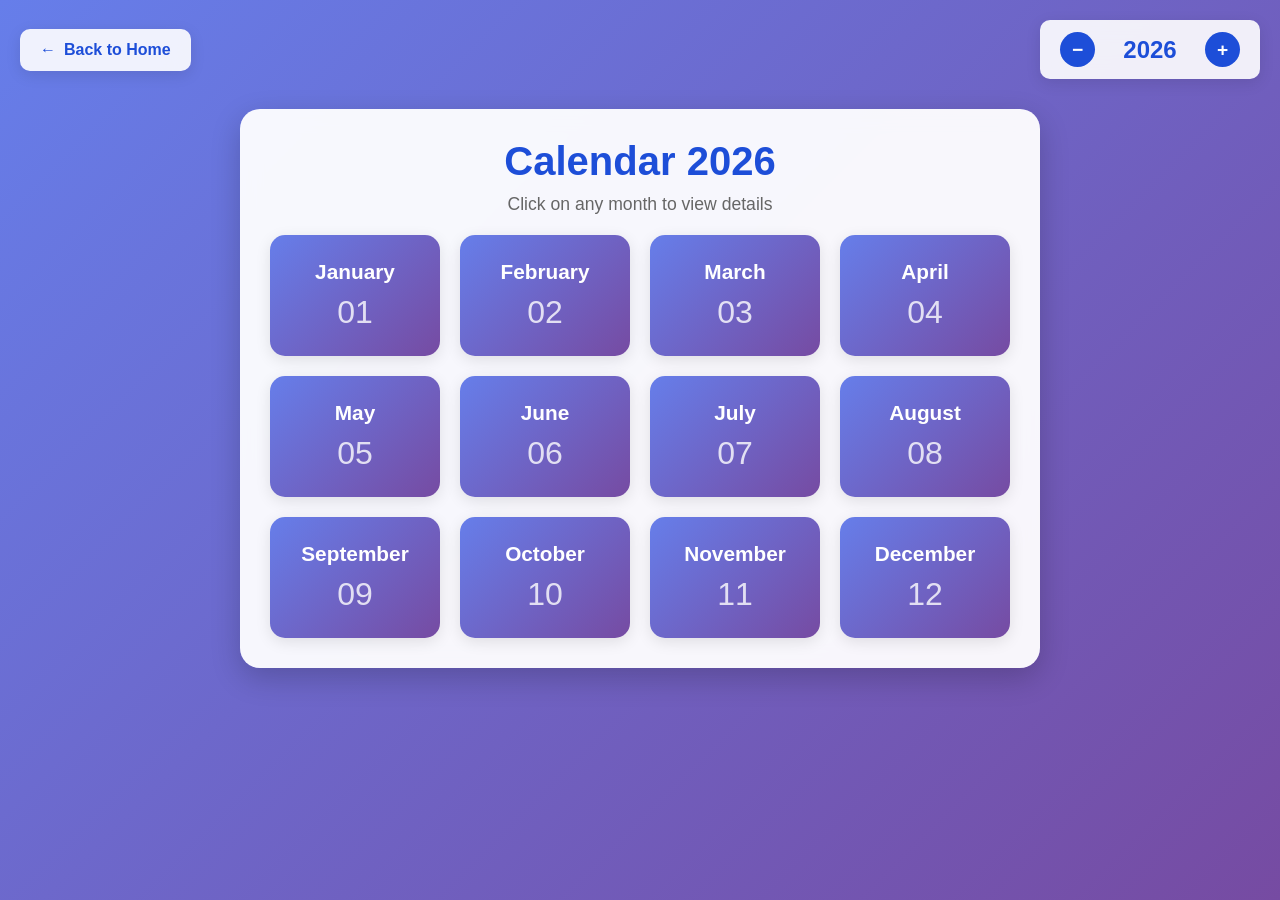
==== commit 218da232: "[ReviewAgent] code_review: 完善全年日历页面布局和样式 (code-review.md)" ====
--- a/calendar.html
+++ b/calendar.html
@@ -3,9 +3,7 @@
 <head>
     <meta charset="UTF-8">
     <meta name="viewport" content="width=device-width, initial-scale=1.0">
-    <meta name="description" content="2026 Full Year Calendar">
-    <meta name="author" content="Developer">
-    <title>2026 Calendar - Full Year View</title>
+    <title>Calendar View</title>
     <style>
         * {
             margin: 0;
@@ -15,321 +13,394 @@
 
         body {
             font-family: 'Arial', sans-serif;
-            background: #2563eb;
+            background: linear-gradient(135deg, #667eea 0%, #764ba2 100%);
             min-height: 100vh;
             color: #333;
             padding: 20px;
         }
 
         .header {
-            text-align: center;
+            display: flex;
+            justify-content: space-between;
+            align-items: center;
             margin-bottom: 30px;
-        }
-
-        .year-title {
-            color: white;
-            font-size: 3rem;
+            flex-wrap: wrap;
+            gap: 15px;
+        }
+
+        .back-button {
+            background: rgba(255, 255, 255, 0.9);
+            border: none;
+            padding: 12px 20px;
+            border-radius: 10px;
+            font-size: 1rem;
             font-weight: bold;
-            margin-bottom: 10px;
-            text-shadow: 2px 2px 4px rgba(0, 0, 0, 0.3);
-        }
-
-        .back-button {
-            display: inline-block;
-            background: rgba(255, 255, 255, 0.9);
             color: #1d4ed8;
-            padding: 10px 20px;
-            border-radius: 25px;
-            text-decoration: none;
-            font-weight: bold;
-            transition: all 0.3s ease;
+            cursor: pointer;
             box-shadow: 0 4px 15px rgba(0, 0, 0, 0.1);
             backdrop-filter: blur(10px);
+            transition: all 0.3s ease;
+            display: flex;
+            align-items: center;
+            gap: 8px;
         }
 
         .back-button:hover {
-            background: white;
+            background: rgba(255, 255, 255, 1);
             transform: translateY(-2px);
             box-shadow: 0 6px 20px rgba(0, 0, 0, 0.15);
         }
 
-        .calendar-grid {
-            display: grid;
-            grid-template-columns: repeat(auto-fit, minmax(280px, 1fr));
-            gap: 20px;
-            max-width: 1400px;
-            margin: 0 auto;
-        }
-
-        .month-container {
-            background: rgba(255, 255, 255, 0.95);
-            border-radius: 15px;
-            padding: 20px;
-            box-shadow: 0 8px 25px rgba(0, 0, 0, 0.1);
+        .back-button:active {
+            transform: translateY(0);
+        }
+
+        .year-selector {
+            display: flex;
+            align-items: center;
+            gap: 15px;
+            background: rgba(255, 255, 255, 0.9);
+            padding: 12px 20px;
+            border-radius: 10px;
+            box-shadow: 0 4px 15px rgba(0, 0, 0, 0.1);
             backdrop-filter: blur(10px);
-            transition: transform 0.3s ease, box-shadow 0.3s ease;
-        }
-
-        .month-container:hover {
-            transform: translateY(-5px);
-            box-shadow: 0 12px 35px rgba(0, 0, 0, 0.15);
-        }
-
-        .month-header {
-            text-align: center;
-            margin-bottom: 15px;
-            color: #1d4ed8;
-            font-size: 1.4rem;
+        }
+
+        .year-btn {
+            background: #1d4ed8;
+            color: white;
+            border: none;
+            width: 35px;
+            height: 35px;
+            border-radius: 50%;
+            font-size: 1.2rem;
             font-weight: bold;
-            border-bottom: 2px solid #e5e7eb;
-            padding-bottom: 10px;
-        }
-
-        .weekdays {
-            display: grid;
-            grid-template-columns: repeat(7, 1fr);
-            gap: 2px;
-            margin-bottom: 10px;
-        }
-
-        .weekday {
-            text-align: center;
-            font-weight: bold;
-            color: #6b7280;
-            font-size: 0.8rem;
-            padding: 8px 4px;
-            background: #f3f4f6;
-            border-radius: 4px;
-        }
-
-        .days-grid {
-            display: grid;
-            grid-template-columns: repeat(7, 1fr);
-            gap: 2px;
-        }
-
-        .day {
-            text-align: center;
-            padding: 8px 4px;
-            border-radius: 4px;
-            font-size: 0.9rem;
             cursor: pointer;
-            transition: all 0.2s ease;
-            min-height: 32px;
+            transition: all 0.3s ease;
             display: flex;
             align-items: center;
             justify-content: center;
         }
 
-        .day:hover {
-            background: #dbeafe;
+        .year-btn:hover {
+            background: #1e40af;
             transform: scale(1.1);
         }
 
-        .day.other-month {
-            color: #d1d5db;
-            background: #f9fafb;
-        }
-
-        .day.current-day {
-            background: #1d4ed8;
+        .year-display {
+            font-size: 1.5rem;
+            font-weight: bold;
+            color: #1d4ed8;
+            min-width: 80px;
+            text-align: center;
+        }
+
+        .calendar-container {
+            max-width: 800px;
+            margin: 0 auto;
+            background: rgba(255, 255, 255, 0.95);
+            border-radius: 20px;
+            padding: 30px;
+            box-shadow: 0 10px 30px rgba(0, 0, 0, 0.2);
+            backdrop-filter: blur(10px);
+        }
+
+        .calendar-grid {
+            display: grid;
+            grid-template-columns: repeat(4, 1fr);
+            gap: 20px;
+            margin-top: 20px;
+        }
+
+        .month-card {
+            background: linear-gradient(135deg, #667eea 0%, #764ba2 100%);
             color: white;
+            padding: 25px;
+            border-radius: 15px;
+            text-align: center;
+            cursor: pointer;
+            transition: all 0.3s ease;
+            box-shadow: 0 4px 15px rgba(0, 0, 0, 0.1);
+            position: relative;
+            overflow: hidden;
+        }
+
+        .month-card::before {
+            content: '';
+            position: absolute;
+            top: 0;
+            left: -100%;
+            width: 100%;
+            height: 100%;
+            background: linear-gradient(90deg, transparent, rgba(255, 255, 255, 0.2), transparent);
+            transition: left 0.5s ease;
+        }
+
+        .month-card:hover {
+            transform: translateY(-5px) scale(1.02);
+            box-shadow: 0 8px 25px rgba(0, 0, 0, 0.2);
+        }
+
+        .month-card:hover::before {
+            left: 100%;
+        }
+
+        .month-name {
+            font-size: 1.3rem;
             font-weight: bold;
-            box-shadow: 0 2px 8px rgba(29, 78, 216, 0.4);
-        }
-
-        .day.today {
-            background: #ef4444;
-            color: white;
+            margin-bottom: 10px;
+        }
+
+        .month-number {
+            font-size: 2rem;
+            font-weight: 300;
+            opacity: 0.8;
+        }
+
+        .calendar-title {
+            text-align: center;
+            font-size: 2.5rem;
             font-weight: bold;
-            box-shadow: 0 2px 8px rgba(239, 68, 68, 0.4);
+            color: #1d4ed8;
+            margin-bottom: 10px;
+        }
+
+        .calendar-subtitle {
+            text-align: center;
+            font-size: 1.1rem;
+            color: #666;
+            margin-bottom: 20px;
         }
 
         @media (max-width: 768px) {
-            body {
-                padding: 10px;
-            }
-
-            .year-title {
+            .header {
+                flex-direction: column;
+                align-items: stretch;
+            }
+
+            .year-selector {
+                justify-content: center;
+            }
+
+            .calendar-grid {
+                grid-template-columns: repeat(2, 1fr);
+                gap: 15px;
+            }
+
+            .calendar-container {
+                padding: 20px;
+                margin: 0 10px;
+            }
+
+            .calendar-title {
                 font-size: 2rem;
             }
-
+        }
+
+        @media (max-width: 480px) {
             .calendar-grid {
                 grid-template-columns: 1fr;
-                gap: 15px;
-            }
-
-            .month-container {
-                padding: 15px;
-            }
-
-            .month-header {
-                font-size: 1.2rem;
-            }
-        }
-
-        @media (min-width: 1200px) {
-            .calendar-grid {
-                grid-template-columns: repeat(4, 1fr);
-            }
-        }
-
-        @media (min-width: 768px) and (max-width: 1199px) {
-            .calendar-grid {
-                grid-template-columns: repeat(3, 1fr);
+            }
+
+            .month-card {
+                padding: 20px;
             }
         }
     </style>
 </head>
 <body>
     <div class="header">
-        <h1 class="year-title">2026</h1>
-        <a href="index.html" class="back-button">← Back to Home</a>
+        <button class="back-button" id="backButton">
+            <span>←</span>
+            <span>Back to Home</span>
+        </button>
+        
+        <div class="year-selector">
+            <button class="year-btn" id="prevYear">−</button>
+            <div class="year-display" id="yearDisplay">2024</div>
+            <button class="year-btn" id="nextYear">+</button>
+        </div>
     </div>
 
-    <div class="calendar-grid" id="calendar-grid">
-        <!-- 12个月的容器将由JavaScript动态生成 -->
+    <div class="calendar-container">
+        <h1 class="calendar-title" id="calendarTitle">Calendar 2024</h1>
+        <p class="calendar-subtitle">Click on any month to view details</p>
+        
+        <div class="calendar-grid" id="calendarGrid">
+            <!-- Months will be generated by JavaScript -->
+        </div>
     </div>
 
     <script>
-        // 月份名称
-        const monthNames = [
-            'January', 'February', 'March', 'April', 'May', 'June',
-            'July', 'August', 'September', 'October', 'November', 'December'
-        ];
-
-        // 星期名称
-        const weekdayNames = ['Sun', 'Mon', 'Tue', 'Wed', 'Thu', 'Fri', 'Sat'];
-
-        // 获取当前日期
-        const today = new Date();
-        const currentYear = today.getFullYear();
-        const currentMonth = today.getMonth();
-        const currentDate = today.getDate();
-
-        // 获取指定月份的天数
-        function getDaysInMonth(year, month) {
-            return new Date(year, month + 1, 0).getDate();
-        }
-
-        // 获取指定月份第一天是星期几
-        function getFirstDayOfMonth(year, month) {
-            return new Date(year, month, 1).getDay();
-        }
-
-        // 生成单个月的日历
-        function generateMonthCalendar(year, month) {
-            const monthContainer = document.createElement('div');
-            monthContainer.className = 'month-container';
-            monthContainer.setAttribute('data-month', month);
-
-            // 月份标题
-            const monthHeader = document.createElement('div');
-            monthHeader.className = 'month-header';
-            monthHeader.textContent = monthNames[month];
-            monthContainer.appendChild(monthHeader);
-
-            // 星期标题
-            const weekdaysContainer = document.createElement('div');
-            weekdaysContainer.className = 'weekdays';
-            weekdayNames.forEach(day => {
-                const weekdayElement = document.createElement('div');
-                weekdayElement.className = 'weekday';
-                weekdayElement.textContent = day;
-                weekdaysContainer.appendChild(weekdayElement);
-            });
-            monthContainer.appendChild(weekdaysContainer);
-
-            // 日期网格
-            const daysGrid = document.createElement('div');
-            daysGrid.className = 'days-grid';
-
-            const daysInMonth = getDaysInMonth(year, month);
-            const firstDay = getFirstDayOfMonth(year, month);
-            const daysInPrevMonth = getDaysInMonth(year, month - 1);
-
-            // 添加上个月的尾部日期
-            for (let i = firstDay - 1; i >= 0; i--) {
-                const dayElement = document.createElement('div');
-                dayElement.className = 'day other-month';
-                dayElement.textContent = daysInPrevMonth - i;
-                daysGrid.appendChild(dayElement);
-            }
-
-            // 添加当前月的日期
-            for (let day = 1; day <= daysInMonth; day++) {
-                const dayElement = document.createElement('div');
-                dayElement.className = 'day';
-                dayElement.textContent = day;
-
-                // 高亮当前日期（如果是当前年月）
-                if (year === currentYear && month === currentMonth && day === currentDate) {
-                    dayElement.classList.add('today');
-                } else if (year === 2026 && month === currentMonth && day === currentDate && currentYear === 2026) {
-                    dayElement.classList.add('current-day');
+        class CalendarController {
+            constructor() {
+                this.currentYear = new Date().getFullYear();
+                this.months = [
+                    'January', 'February', 'March', 'April',
+                    'May', 'June', 'July', 'August',
+                    'September', 'October', 'November', 'December'
+                ];
+                this.init();
+            }
+
+            init() {
+                this.setupEventListeners();
+                this.renderCalendar();
+                this.updateYearDisplay();
+            }
+
+            setupEventListeners() {
+                // Back button navigation
+                document.getElementById('backButton').addEventListener('click', () => {
+                    this.navigateToHome();
+                });
+
+                // Year navigation
+                document.getElementById('prevYear').addEventListener('click', () => {
+                    this.changeYear(-1);
+                });
+
+                document.getElementById('nextYear').addEventListener('click', () => {
+                    this.changeYear(1);
+                });
+
+                // Keyboard navigation
+                document.addEventListener('keydown', (e) => {
+                    if (e.key === 'Escape') {
+                        this.navigateToHome();
+                    } else if (e.key === 'ArrowLeft') {
+                        this.changeYear(-1);
+                    } else if (e.key === 'ArrowRight') {
+                        this.changeYear(1);
+                    }
+                });
+            }
+
+            navigateToHome() {
+                // Check if index.html exists in the same directory
+                if (window.location.pathname.includes('calendar.html')) {
+                    window.location.href = 'index.html';
+                } else {
+                    // Fallback: go back in history
+                    window.history.back();
                 }
-
-                daysGrid.appendChild(dayElement);
-            }
-
-            // 添加下个月的开头日期，填满6行
-            const totalCells = daysGrid.children.length;
-            const remainingCells = 42 - totalCells; // 6行 × 7列 = 42个格子
-            for (let day = 1; day <= remainingCells; day++) {
-                const dayElement = document.createElement('div');
-                dayElement.className = 'day other-month';
-                dayElement.textContent = day;
-                daysGrid.appendChild(dayElement);
-            }
-
-            monthContainer.appendChild(daysGrid);
-            return monthContainer;
-        }
-
-        // 生成整年日历
-        function generateYearCalendar(year) {
-            const calendarGrid = document.getElementById('calendar-grid');
-            
-            // 清空现有内容
-            calendarGrid.innerHTML = '';
-
-            // 生成12个月的日历
-            for (let month = 0; month < 12; month++) {
-                const monthCalendar = generateMonthCalendar(year, month);
-                calendarGrid.appendChild(monthCalendar);
-            }
-        }
-
-        // 页面加载完成后生成日历
-        document.addEventListener('DOMContentLoaded', function() {
-            try {
-                generateYearCalendar(2026);
-                console.log('2026年日历生成完成');
-            } catch (error) {
-                console.error('生成日历时出错:', error);
-                // 错误处理：显示错误信息
-                const calendarGrid = document.getElementById('calendar-grid');
-                calendarGrid.innerHTML = '<div style="text-align: center; color: white; font-size: 1.2rem;">日历加载失败，请刷新页面重试</div>';
-            }
+            }
+
+            changeYear(delta) {
+                this.currentYear += delta;
+                this.updateYearDisplay();
+                this.renderCalendar();
+                
+                // Add visual feedback
+                const yearDisplay = document.getElementById('yearDisplay');
+                yearDisplay.style.transform = 'scale(1.1)';
+                setTimeout(() => {
+                    yearDisplay.style.transform = 'scale(1)';
+                }, 200);
+            }
+
+            updateYearDisplay() {
+                document.getElementById('yearDisplay').textContent = this.currentYear;
+                document.getElementById('calendarTitle').textContent = `Calendar ${this.currentYear}`;
+            }
+
+            renderCalendar() {
+                const grid = document.getElementById('calendarGrid');
+                grid.innerHTML = '';
+
+                this.months.forEach((month, index) => {
+                    const monthCard = this.createMonthCard(month, index + 1);
+                    grid.appendChild(monthCard);
+                });
+            }
+
+            createMonthCard(monthName, monthNumber) {
+                const card = document.createElement('div');
+                card.className = 'month-card';
+                card.innerHTML = `
+                    <div class="month-name">${monthName}</div>
+                    <div class="month-number">${monthNumber.toString().padStart(2, '0')}</div>
+                `;
+
+                // Add click handler for month selection
+                card.addEventListener('click', () => {
+                    this.selectMonth(monthName, monthNumber);
+                });
+
+                return card;
+            }
+
+            selectMonth(monthName, monthNumber) {
+                // Add visual feedback
+                const cards = document.querySelectorAll('.month-card');
+                cards.forEach(card => card.style.transform = 'scale(0.95)');
+                
+                setTimeout(() => {
+                    cards.forEach(card => card.style.transform = '');
+                }, 150);
+
+                // Show month selection feedback
+                this.showMonthSelection(monthName, monthNumber);
+            }
+
+            showMonthSelection(monthName, monthNumber) {
+                // Create temporary notification
+                const notification = document.createElement('div');
+                notification.style.cssText = `
+                    position: fixed;
+                    top: 50%;
+                    left: 50%;
+                    transform: translate(-50%, -50%);
+                    background: rgba(29, 78, 216, 0.95);
+                    color: white;
+                    padding: 20px 30px;
+                    border-radius: 15px;
+                    font-size: 1.2rem;
+                    font-weight: bold;
+                    z-index: 10000;
+                    box-shadow: 0 10px 30px rgba(0, 0, 0, 0.3);
+                    backdrop-filter: blur(10px);
+                    opacity: 0;
+                    transition: opacity 0.3s ease;
+                `;
+                notification.textContent = `Selected: ${monthName} ${this.currentYear}`;
+                
+                document.body.appendChild(notification);
+                
+                // Animate in
+                setTimeout(() => {
+                    notification.style.opacity = '1';
+                }, 10);
+                
+                // Remove after delay
+                setTimeout(() => {
+                    notification.style.opacity = '0';
+                    setTimeout(() => {
+                        if (notification.parentNode) {
+                            notification.parentNode.removeChild(notification);
+                        }
+                    }, 300);
+                }, 2000);
+            }
+        }
+
+        // Initialize calendar when DOM is loaded
+        document.addEventListener('DOMContentLoaded', () => {
+            new CalendarController();
         });
 
-        // 添加日期点击事件
-        document.addEventListener('click', function(e) {
-            if (e.target.classList.contains('day') && !e.target.classList.contains('other-month')) {
-                // 移除之前的选中状态
-                document.querySelectorAll('.day.selected').forEach(day => {
-                    day.classList.remove('selected');
-                });
-                
-                // 添加选中状态
-                e.target.classList.add('selected');
-                
-                // 可以在这里添加更多交互逻辑
-                const monthContainer = e.target.closest('.month-container');
-                const monthIndex = parseInt(monthContainer.getAttribute('data-month'));
-                const day = e.target.textContent;
-                console.log(`选中日期: 2026年${monthIndex + 1}月${day}日`);
-            }
+        // Add smooth transitions
+        document.addEventListener('DOMContentLoaded', () => {
+            const style = document.createElement('style');
+            style.textContent = `
+                .year-display {
+                    transition: transform 0.2s ease;
+                }
+                .month-card {
+                    transition: transform 0.3s ease, box-shadow 0.3s ease;
+                }
+            `;
+            document.head.appendChild(style);
         });
     </script>
 </body>
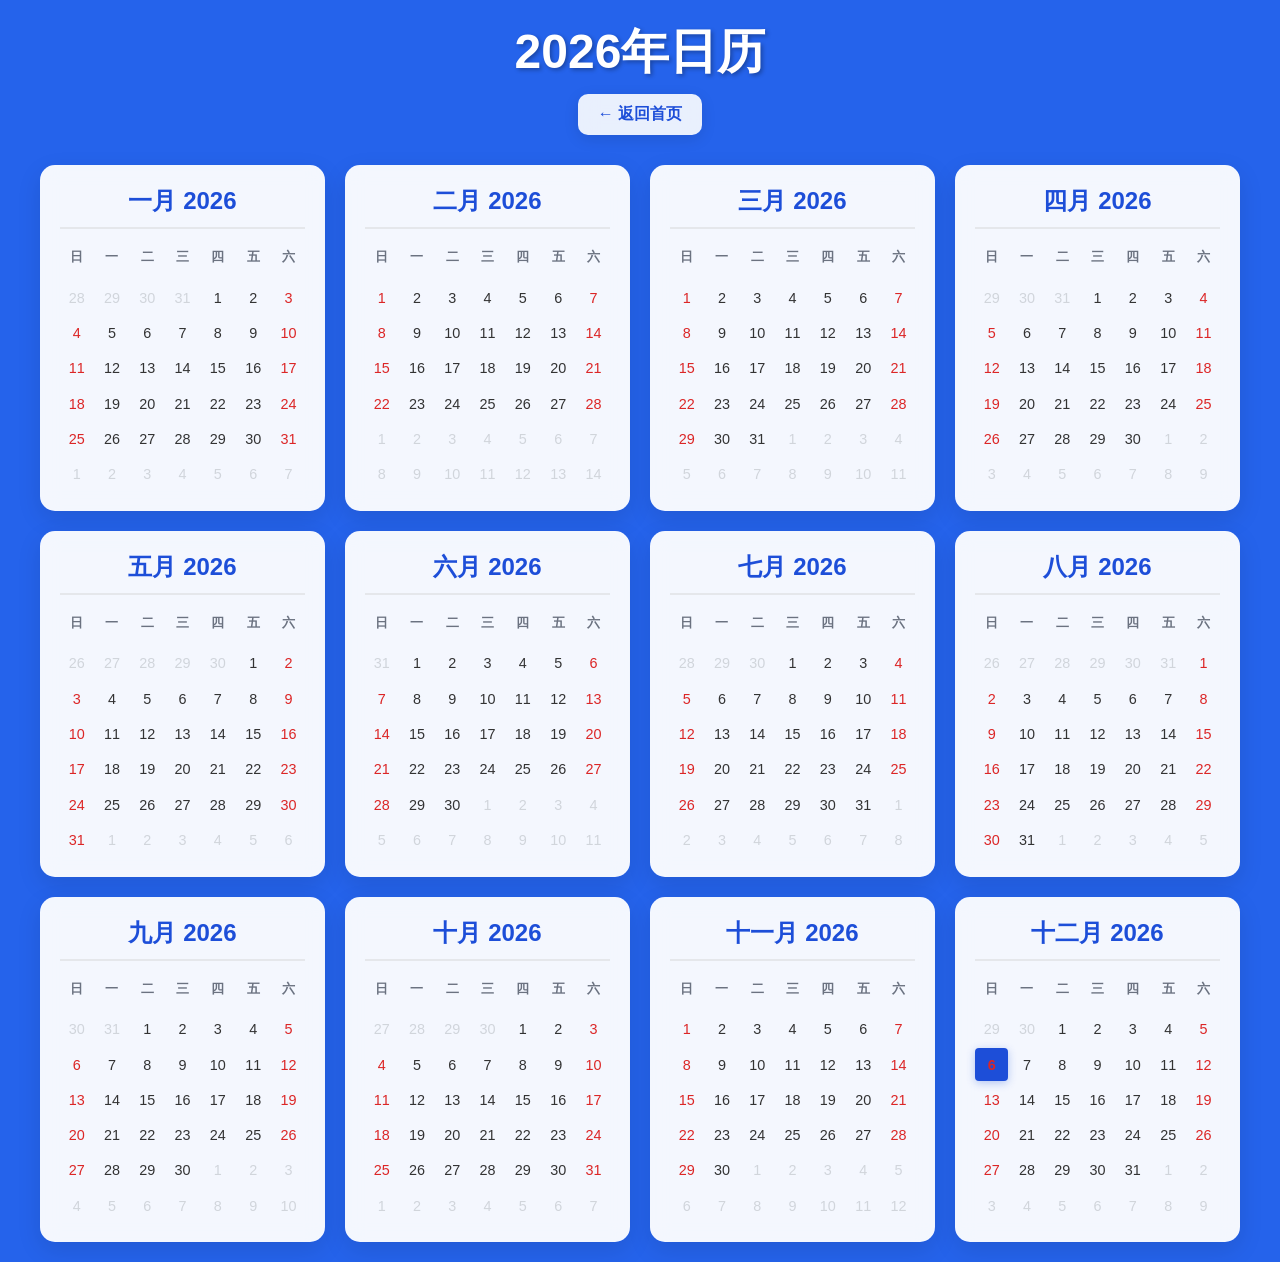
==== commit 625cbef0: "[DevAgent] 返工: 完善全年日历页面布局和样式 (calendar.html, dev-notes.md)" ====
--- a/calendar.html
+++ b/calendar.html
@@ -3,7 +3,9 @@
 <head>
     <meta charset="UTF-8">
     <meta name="viewport" content="width=device-width, initial-scale=1.0">
-    <title>Calendar View</title>
+    <meta name="description" content="2026 Full Year Calendar">
+    <meta name="author" content="Developer">
+    <title>2026年日历 - Full Year Calendar</title>
     <style>
         * {
             margin: 0;
@@ -13,394 +15,268 @@
 
         body {
             font-family: 'Arial', sans-serif;
-            background: linear-gradient(135deg, #667eea 0%, #764ba2 100%);
+            background: #2563eb;
             min-height: 100vh;
             color: #333;
             padding: 20px;
         }
 
         .header {
-            display: flex;
-            justify-content: space-between;
-            align-items: center;
+            text-align: center;
             margin-bottom: 30px;
-            flex-wrap: wrap;
-            gap: 15px;
+        }
+
+        .year-title {
+            color: white;
+            font-size: 3rem;
+            font-weight: bold;
+            margin-bottom: 10px;
+            text-shadow: 2px 2px 4px rgba(0, 0, 0, 0.3);
         }
 
         .back-button {
+            display: inline-block;
             background: rgba(255, 255, 255, 0.9);
-            border: none;
-            padding: 12px 20px;
+            color: #1d4ed8;
+            padding: 10px 20px;
             border-radius: 10px;
-            font-size: 1rem;
-            font-weight: bold;
-            color: #1d4ed8;
-            cursor: pointer;
+            text-decoration: none;
+            font-weight: bold;
+            transition: all 0.3s ease;
             box-shadow: 0 4px 15px rgba(0, 0, 0, 0.1);
             backdrop-filter: blur(10px);
-            transition: all 0.3s ease;
-            display: flex;
-            align-items: center;
-            gap: 8px;
         }
 
         .back-button:hover {
             background: rgba(255, 255, 255, 1);
             transform: translateY(-2px);
-            box-shadow: 0 6px 20px rgba(0, 0, 0, 0.15);
-        }
-
-        .back-button:active {
-            transform: translateY(0);
-        }
-
-        .year-selector {
-            display: flex;
-            align-items: center;
-            gap: 15px;
-            background: rgba(255, 255, 255, 0.9);
-            padding: 12px 20px;
-            border-radius: 10px;
-            box-shadow: 0 4px 15px rgba(0, 0, 0, 0.1);
+            box-shadow: 0 6px 20px rgba(0, 0, 0, 0.2);
+        }
+
+        .calendar-grid {
+            display: grid;
+            grid-template-columns: repeat(auto-fit, minmax(280px, 1fr));
+            gap: 20px;
+            max-width: 1200px;
+            margin: 0 auto;
+        }
+
+        .month-container {
+            background: rgba(255, 255, 255, 0.95);
+            border-radius: 15px;
+            padding: 20px;
+            box-shadow: 0 8px 25px rgba(0, 0, 0, 0.1);
             backdrop-filter: blur(10px);
-        }
-
-        .year-btn {
-            background: #1d4ed8;
-            color: white;
-            border: none;
-            width: 35px;
-            height: 35px;
-            border-radius: 50%;
-            font-size: 1.2rem;
-            font-weight: bold;
-            cursor: pointer;
-            transition: all 0.3s ease;
+            transition: transform 0.3s ease;
+        }
+
+        .month-container:hover {
+            transform: translateY(-5px);
+            box-shadow: 0 12px 35px rgba(0, 0, 0, 0.15);
+        }
+
+        .month-header {
+            text-align: center;
+            margin-bottom: 15px;
+            color: #1d4ed8;
+            font-size: 1.5rem;
+            font-weight: bold;
+            border-bottom: 2px solid #e5e7eb;
+            padding-bottom: 10px;
+        }
+
+        .weekdays {
+            display: grid;
+            grid-template-columns: repeat(7, 1fr);
+            gap: 2px;
+            margin-bottom: 10px;
+        }
+
+        .weekday {
+            text-align: center;
+            font-weight: bold;
+            color: #6b7280;
+            font-size: 0.8rem;
+            padding: 5px;
+        }
+
+        .days-grid {
+            display: grid;
+            grid-template-columns: repeat(7, 1fr);
+            gap: 2px;
+        }
+
+        .day {
+            aspect-ratio: 1;
             display: flex;
             align-items: center;
             justify-content: center;
-        }
-
-        .year-btn:hover {
-            background: #1e40af;
-            transform: scale(1.1);
-        }
-
-        .year-display {
-            font-size: 1.5rem;
-            font-weight: bold;
-            color: #1d4ed8;
-            min-width: 80px;
-            text-align: center;
-        }
-
-        .calendar-container {
-            max-width: 800px;
-            margin: 0 auto;
-            background: rgba(255, 255, 255, 0.95);
-            border-radius: 20px;
-            padding: 30px;
-            box-shadow: 0 10px 30px rgba(0, 0, 0, 0.2);
-            backdrop-filter: blur(10px);
-        }
-
-        .calendar-grid {
-            display: grid;
-            grid-template-columns: repeat(4, 1fr);
-            gap: 20px;
-            margin-top: 20px;
-        }
-
-        .month-card {
-            background: linear-gradient(135deg, #667eea 0%, #764ba2 100%);
+            font-size: 0.9rem;
+            border-radius: 4px;
+            transition: all 0.2s ease;
+            cursor: pointer;
+        }
+
+        .day:hover {
+            background: #e0e7ff;
+        }
+
+        .day.other-month {
+            color: #d1d5db;
+        }
+
+        .day.today {
+            background: #1d4ed8;
             color: white;
-            padding: 25px;
-            border-radius: 15px;
-            text-align: center;
-            cursor: pointer;
-            transition: all 0.3s ease;
-            box-shadow: 0 4px 15px rgba(0, 0, 0, 0.1);
-            position: relative;
-            overflow: hidden;
-        }
-
-        .month-card::before {
-            content: '';
-            position: absolute;
-            top: 0;
-            left: -100%;
-            width: 100%;
-            height: 100%;
-            background: linear-gradient(90deg, transparent, rgba(255, 255, 255, 0.2), transparent);
-            transition: left 0.5s ease;
-        }
-
-        .month-card:hover {
-            transform: translateY(-5px) scale(1.02);
-            box-shadow: 0 8px 25px rgba(0, 0, 0, 0.2);
-        }
-
-        .month-card:hover::before {
-            left: 100%;
-        }
-
-        .month-name {
-            font-size: 1.3rem;
-            font-weight: bold;
-            margin-bottom: 10px;
-        }
-
-        .month-number {
-            font-size: 2rem;
-            font-weight: 300;
-            opacity: 0.8;
-        }
-
-        .calendar-title {
-            text-align: center;
-            font-size: 2.5rem;
-            font-weight: bold;
-            color: #1d4ed8;
-            margin-bottom: 10px;
-        }
-
-        .calendar-subtitle {
-            text-align: center;
-            font-size: 1.1rem;
-            color: #666;
-            margin-bottom: 20px;
+            font-weight: bold;
+            box-shadow: 0 2px 8px rgba(29, 78, 216, 0.3);
+        }
+
+        .day.weekend {
+            color: #dc2626;
         }
 
         @media (max-width: 768px) {
-            .header {
-                flex-direction: column;
-                align-items: stretch;
-            }
-
-            .year-selector {
-                justify-content: center;
-            }
-
-            .calendar-grid {
-                grid-template-columns: repeat(2, 1fr);
-                gap: 15px;
-            }
-
-            .calendar-container {
-                padding: 20px;
-                margin: 0 10px;
-            }
-
-            .calendar-title {
-                font-size: 2rem;
-            }
-        }
-
-        @media (max-width: 480px) {
             .calendar-grid {
                 grid-template-columns: 1fr;
-            }
-
-            .month-card {
-                padding: 20px;
+                gap: 15px;
+            }
+            
+            .year-title {
+                font-size: 2rem;
+            }
+            
+            .month-container {
+                padding: 15px;
+            }
+            
+            .day {
+                font-size: 0.8rem;
             }
         }
     </style>
 </head>
 <body>
     <div class="header">
-        <button class="back-button" id="backButton">
-            <span>←</span>
-            <span>Back to Home</span>
-        </button>
-        
-        <div class="year-selector">
-            <button class="year-btn" id="prevYear">−</button>
-            <div class="year-display" id="yearDisplay">2024</div>
-            <button class="year-btn" id="nextYear">+</button>
-        </div>
+        <h1 class="year-title">2026年日历</h1>
+        <a href="index.html" class="back-button">← 返回首页</a>
     </div>
 
-    <div class="calendar-container">
-        <h1 class="calendar-title" id="calendarTitle">Calendar 2024</h1>
-        <p class="calendar-subtitle">Click on any month to view details</p>
-        
-        <div class="calendar-grid" id="calendarGrid">
-            <!-- Months will be generated by JavaScript -->
-        </div>
+    <div class="calendar-grid" id="calendar-grid">
+        <!-- 12个月的日历将通过JavaScript生成 -->
     </div>
 
     <script>
-        class CalendarController {
-            constructor() {
-                this.currentYear = new Date().getFullYear();
-                this.months = [
-                    'January', 'February', 'March', 'April',
-                    'May', 'June', 'July', 'August',
-                    'September', 'October', 'November', 'December'
-                ];
-                this.init();
-            }
-
-            init() {
-                this.setupEventListeners();
-                this.renderCalendar();
-                this.updateYearDisplay();
-            }
-
-            setupEventListeners() {
-                // Back button navigation
-                document.getElementById('backButton').addEventListener('click', () => {
-                    this.navigateToHome();
-                });
-
-                // Year navigation
-                document.getElementById('prevYear').addEventListener('click', () => {
-                    this.changeYear(-1);
-                });
-
-                document.getElementById('nextYear').addEventListener('click', () => {
-                    this.changeYear(1);
-                });
-
-                // Keyboard navigation
-                document.addEventListener('keydown', (e) => {
-                    if (e.key === 'Escape') {
-                        this.navigateToHome();
-                    } else if (e.key === 'ArrowLeft') {
-                        this.changeYear(-1);
-                    } else if (e.key === 'ArrowRight') {
-                        this.changeYear(1);
-                    }
-                });
-            }
-
-            navigateToHome() {
-                // Check if index.html exists in the same directory
-                if (window.location.pathname.includes('calendar.html')) {
-                    window.location.href = 'index.html';
-                } else {
-                    // Fallback: go back in history
-                    window.history.back();
+        // 月份名称
+        const monthNames = [
+            '一月', '二月', '三月', '四月', '五月', '六月',
+            '七月', '八月', '九月', '十月', '十一月', '十二月'
+        ];
+
+        // 星期名称
+        const weekdayNames = ['日', '一', '二', '三', '四', '五', '六'];
+
+        // 获取当前日期
+        const today = new Date();
+        const currentYear = today.getFullYear();
+        const currentMonth = today.getMonth();
+        const currentDate = today.getDate();
+
+        // 获取某月的天数
+        function getDaysInMonth(year, month) {
+            return new Date(year, month + 1, 0).getDate();
+        }
+
+        // 获取某月第一天是星期几
+        function getFirstDayOfMonth(year, month) {
+            return new Date(year, month, 1).getDay();
+        }
+
+        // 生成单个月的日历
+        function generateMonthCalendar(year, month) {
+            const monthContainer = document.createElement('div');
+            monthContainer.className = 'month-container';
+
+            // 月份标题
+            const monthHeader = document.createElement('div');
+            monthHeader.className = 'month-header';
+            monthHeader.textContent = `${monthNames[month]} ${year}`;
+            monthContainer.appendChild(monthHeader);
+
+            // 星期标题
+            const weekdaysContainer = document.createElement('div');
+            weekdaysContainer.className = 'weekdays';
+            weekdayNames.forEach(day => {
+                const weekdayElement = document.createElement('div');
+                weekdayElement.className = 'weekday';
+                weekdayElement.textContent = day;
+                weekdaysContainer.appendChild(weekdayElement);
+            });
+            monthContainer.appendChild(weekdaysContainer);
+
+            // 日期网格
+            const daysGrid = document.createElement('div');
+            daysGrid.className = 'days-grid';
+
+            const daysInMonth = getDaysInMonth(year, month);
+            const firstDay = getFirstDayOfMonth(year, month);
+            const daysInPrevMonth = getDaysInMonth(year, month - 1);
+
+            // 填充上个月的日期
+            for (let i = firstDay - 1; i >= 0; i--) {
+                const dayElement = document.createElement('div');
+                dayElement.className = 'day other-month';
+                dayElement.textContent = daysInPrevMonth - i;
+                daysGrid.appendChild(dayElement);
+            }
+
+            // 填充当前月的日期
+            for (let day = 1; day <= daysInMonth; day++) {
+                const dayElement = document.createElement('div');
+                dayElement.className = 'day';
+                dayElement.textContent = day;
+
+                // 标记周末
+                const dayOfWeek = (firstDay + day - 1) % 7;
+                if (dayOfWeek === 0 || dayOfWeek === 6) {
+                    dayElement.classList.add('weekend');
                 }
-            }
-
-            changeYear(delta) {
-                this.currentYear += delta;
-                this.updateYearDisplay();
-                this.renderCalendar();
-                
-                // Add visual feedback
-                const yearDisplay = document.getElementById('yearDisplay');
-                yearDisplay.style.transform = 'scale(1.1)';
-                setTimeout(() => {
-                    yearDisplay.style.transform = 'scale(1)';
-                }, 200);
-            }
-
-            updateYearDisplay() {
-                document.getElementById('yearDisplay').textContent = this.currentYear;
-                document.getElementById('calendarTitle').textContent = `Calendar ${this.currentYear}`;
-            }
-
-            renderCalendar() {
-                const grid = document.getElementById('calendarGrid');
-                grid.innerHTML = '';
-
-                this.months.forEach((month, index) => {
-                    const monthCard = this.createMonthCard(month, index + 1);
-                    grid.appendChild(monthCard);
-                });
-            }
-
-            createMonthCard(monthName, monthNumber) {
-                const card = document.createElement('div');
-                card.className = 'month-card';
-                card.innerHTML = `
-                    <div class="month-name">${monthName}</div>
-                    <div class="month-number">${monthNumber.toString().padStart(2, '0')}</div>
-                `;
-
-                // Add click handler for month selection
-                card.addEventListener('click', () => {
-                    this.selectMonth(monthName, monthNumber);
-                });
-
-                return card;
-            }
-
-            selectMonth(monthName, monthNumber) {
-                // Add visual feedback
-                const cards = document.querySelectorAll('.month-card');
-                cards.forEach(card => card.style.transform = 'scale(0.95)');
-                
-                setTimeout(() => {
-                    cards.forEach(card => card.style.transform = '');
-                }, 150);
-
-                // Show month selection feedback
-                this.showMonthSelection(monthName, monthNumber);
-            }
-
-            showMonthSelection(monthName, monthNumber) {
-                // Create temporary notification
-                const notification = document.createElement('div');
-                notification.style.cssText = `
-                    position: fixed;
-                    top: 50%;
-                    left: 50%;
-                    transform: translate(-50%, -50%);
-                    background: rgba(29, 78, 216, 0.95);
-                    color: white;
-                    padding: 20px 30px;
-                    border-radius: 15px;
-                    font-size: 1.2rem;
-                    font-weight: bold;
-                    z-index: 10000;
-                    box-shadow: 0 10px 30px rgba(0, 0, 0, 0.3);
-                    backdrop-filter: blur(10px);
-                    opacity: 0;
-                    transition: opacity 0.3s ease;
-                `;
-                notification.textContent = `Selected: ${monthName} ${this.currentYear}`;
-                
-                document.body.appendChild(notification);
-                
-                // Animate in
-                setTimeout(() => {
-                    notification.style.opacity = '1';
-                }, 10);
-                
-                // Remove after delay
-                setTimeout(() => {
-                    notification.style.opacity = '0';
-                    setTimeout(() => {
-                        if (notification.parentNode) {
-                            notification.parentNode.removeChild(notification);
-                        }
-                    }, 300);
-                }, 2000);
-            }
-        }
-
-        // Initialize calendar when DOM is loaded
-        document.addEventListener('DOMContentLoaded', () => {
-            new CalendarController();
-        });
-
-        // Add smooth transitions
-        document.addEventListener('DOMContentLoaded', () => {
-            const style = document.createElement('style');
-            style.textContent = `
-                .year-display {
-                    transition: transform 0.2s ease;
+
+                // 标记今天
+                if (year === currentYear && month === currentMonth && day === currentDate) {
+                    dayElement.classList.add('today');
                 }
-                .month-card {
-                    transition: transform 0.3s ease, box-shadow 0.3s ease;
-                }
-            `;
-            document.head.appendChild(style);
+
+                daysGrid.appendChild(dayElement);
+            }
+
+            // 填充下个月的日期
+            const totalCells = daysGrid.children.length;
+            const remainingCells = 42 - totalCells; // 6行 x 7列 = 42个格子
+            for (let day = 1; day <= remainingCells; day++) {
+                const dayElement = document.createElement('div');
+                dayElement.className = 'day other-month';
+                dayElement.textContent = day;
+                daysGrid.appendChild(dayElement);
+            }
+
+            monthContainer.appendChild(daysGrid);
+            return monthContainer;
+        }
+
+        // 生成整年日历
+        function generateYearCalendar() {
+            const calendarGrid = document.getElementById('calendar-grid');
+            
+            for (let month = 0; month < 12; month++) {
+                const monthCalendar = generateMonthCalendar(2026, month);
+                calendarGrid.appendChild(monthCalendar);
+            }
+        }
+
+        // 页面加载完成后生成日历
+        document.addEventListener('DOMContentLoaded', function() {
+            generateYearCalendar();
         });
     </script>
 </body>
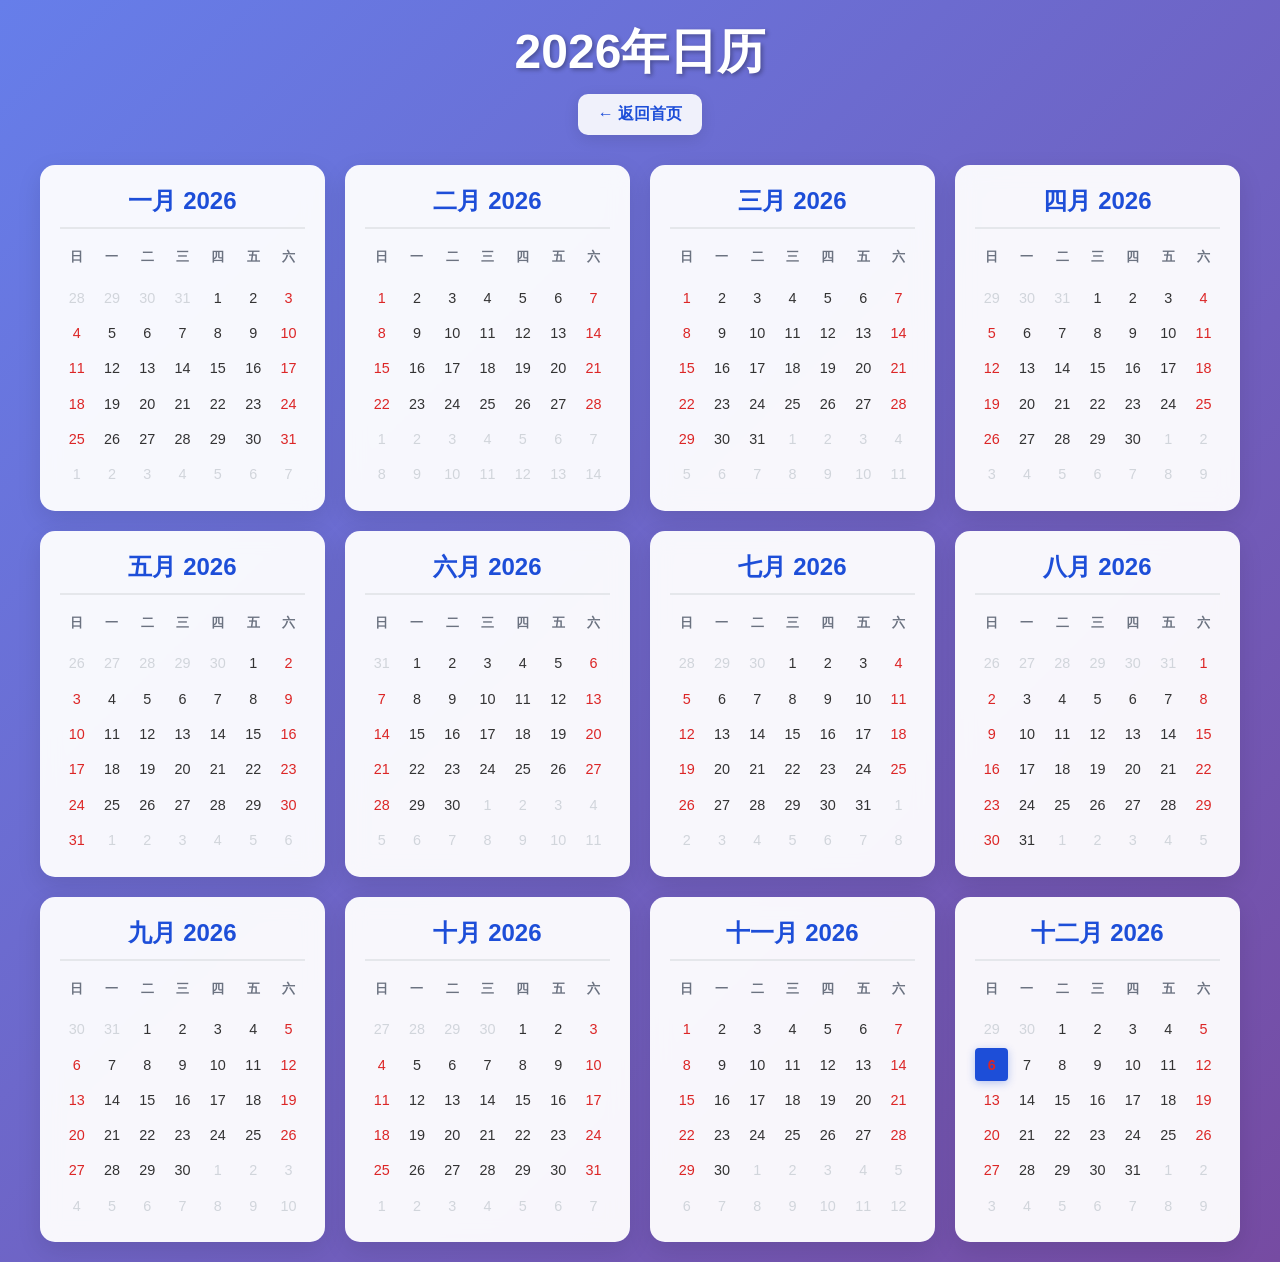
==== commit 70b3437a: "merge: develop → main (resolve conflict with -X theirs) 冲突背景：main 上的 71260b7 是 DevAgent 直接返工 commit（" ====
--- a/calendar.html
+++ b/calendar.html
@@ -15,7 +15,7 @@
 
         body {
             font-family: 'Arial', sans-serif;
-            background: #2563eb;
+            background: linear-gradient(135deg, #667eea 0%, #764ba2 100%);
             min-height: 100vh;
             color: #333;
             padding: 20px;
@@ -272,6 +272,21 @@
                 const monthCalendar = generateMonthCalendar(2026, month);
                 calendarGrid.appendChild(monthCalendar);
             }
+            
+            // Calculate days remaining in current year
+            let daysLeft = 0;
+            if (currentYear === today.getFullYear()) {
+                const endOfYear = new Date(currentYear, 11, 31);
+                const timeDiff = endOfYear.getTime() - today.getTime();
+                daysLeft = Math.ceil(timeDiff / (1000 * 3600 * 24));
+            } else if (currentYear > today.getFullYear()) {
+                daysLeft = totalDays;
+            }
+            
+            totalDaysElement.textContent = totalDays;
+            weekdaysElement.textContent = weekdays;
+            weekendsElement.textContent = weekends;
+            daysLeftElement.textContent = Math.max(0, daysLeft);
         }
 
         // 页面加载完成后生成日历
